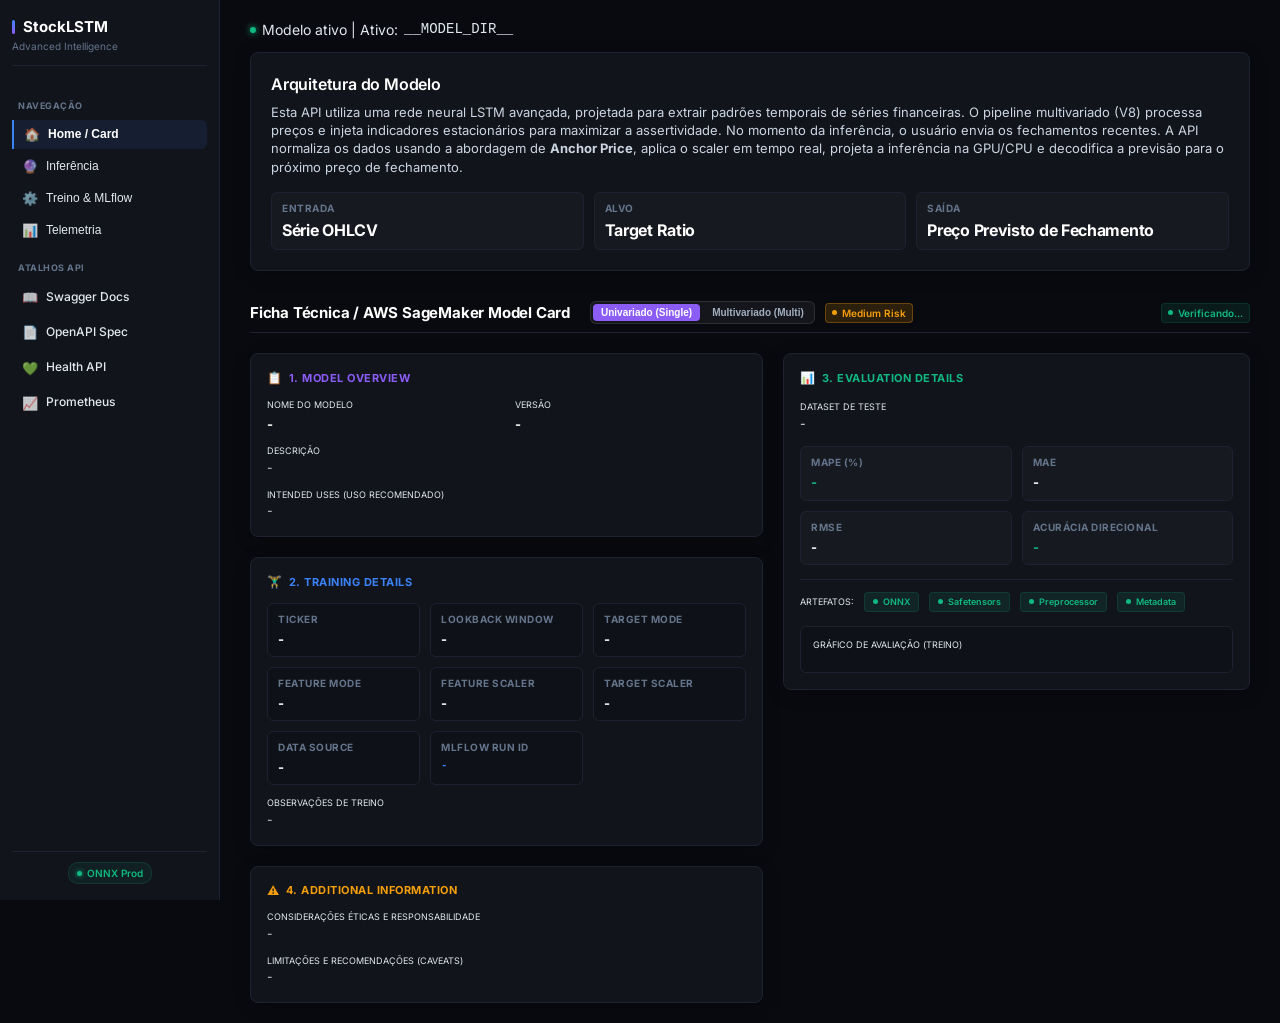
==== src/dashboard.html @ ad6dfbed "ajustes no frontend ajustes na tela de telemetrica. Agora ela captura em memória dados do endpoint /" ====
<!doctype html>
<html lang="pt-BR">

<head>
  <meta charset="utf-8" />
  <meta name="viewport" content="width=device-width, initial-scale=1" />
  <title>StockLSTM Premium Dashboard</title>
  <script src="https://cdn.jsdelivr.net/npm/chart.js"></script>
  <link rel="preconnect" href="https://fonts.googleapis.com">
  <link rel="preconnect" href="https://fonts.gstatic.com" crossorigin>
  <link href="https://fonts.googleapis.com/css2?family=Inter:wght@300;400;500;600;700&display=swap" rel="stylesheet">
  <style>
    :root {
      --bg: #090a0f;
      --panel-bg: #12141c;
      --panel-border: #1e2230;
      --text: #e2e8f0;
      --muted: #64748b;
      --primary: #3b82f6;
      --primary-hover: #2563eb;
      --success: #10b981;
      --danger: #ef4444;
      --accent: #8b5cf6;
      --font-mono: "Fira Code", ui-monospace, SFMono-Regular, Menlo, Monaco, Consolas, monospace;
    }

    * {
      box-sizing: border-box;
      margin: 0;
      padding: 0;
    }

    body {
      font-family: 'Inter', -apple-system, BlinkMacSystemFont, "Segoe UI", Roboto, sans-serif;
      background-color: var(--bg);
      color: var(--text);
      line-height: 1.4;
      font-size: 14px;
      min-height: 100vh;
      -webkit-font-smoothing: antialiased;
      overflow-x: hidden;
    }

    .app-container {
      display: flex;
      min-height: 100vh;
    }

    .sidebar {
      width: 220px;
      background: var(--panel-bg);
      border-right: 1px solid var(--panel-border);
      display: flex;
      flex-direction: column;
      padding: 16px 12px;
      position: fixed;
      height: 100vh;
      top: 0;
      left: 0;
      z-index: 100;
    }

    .brand {
      margin-bottom: 20px;
      padding-bottom: 12px;
      border-bottom: 1px solid var(--panel-border);
    }

    .brand h1 {
      font-size: 15px;
      font-weight: 700;
      color: #ffffff;
      display: flex;
      align-items: center;
      gap: 8px;
    }

    .brand h1::before {
      content: '';
      display: inline-block;
      width: 3px;
      height: 14px;
      background: linear-gradient(180deg, var(--primary), var(--accent));
      border-radius: 2px;
    }

    .brand .muted {
      font-size: 10px;
      color: var(--muted);
      margin-top: 2px;
    }

    .sidebar-nav {
      display: flex;
      flex-direction: column;
      gap: 3px;
      flex-grow: 1;
      overflow-y: auto;
    }

    .nav-section {
      font-size: 9px;
      font-weight: 700;
      color: var(--muted);
      letter-spacing: 0.5px;
      margin: 14px 0 4px 6px;
      text-transform: uppercase;
    }

    .nav-item {
      display: flex;
      align-items: center;
      gap: 8px;
      padding: 7px 10px;
      border-radius: 6px;
      color: var(--text);
      text-decoration: none;
      background: transparent;
      border: none;
      width: 100%;
      text-align: left;
      font-size: 12px;
      font-weight: 500;
      cursor: pointer;
      transition: all 0.15s ease;
    }

    .nav-item:hover {
      background: rgba(255, 255, 255, 0.03);
      color: #ffffff;
    }

    .nav-item.active {
      background: rgba(59, 130, 246, 0.1);
      color: #ffffff;
      font-weight: 600;
      border-left: 2px solid var(--primary);
      border-top-left-radius: 0;
      border-bottom-left-radius: 0;
    }

    .nav-item .icon {
      font-size: 13px;
      opacity: 0.8;
    }

    .sidebar-footer {
      padding-top: 10px;
      border-top: 1px solid var(--panel-border);
      display: flex;
      justify-content: center;
    }

    .sys-badge {
      font-size: 10px;
      font-weight: 600;
      color: var(--success);
      background: rgba(16, 185, 129, 0.08);
      border: 1px solid rgba(16, 185, 129, 0.15);
      padding: 3px 8px;
      border-radius: 10px;
      display: inline-flex;
      align-items: center;
      gap: 5px;
    }

    .main-content {
      flex-grow: 1;
      margin-left: 220px;
      padding: 20px 30px;
      max-width: 1600px;
      min-width: 0;
      /* prevent layout break */
    }

    h2 {
      font-size: 15px;
      font-weight: 600;
      color: #ffffff;
      letter-spacing: -0.2px;
      margin-bottom: 10px;
    }

    p {
      color: var(--muted);
      margin-bottom: 10px;
      font-size: 13px;
      line-height: 1.4;
    }

    .grid {
      display: grid;
      grid-template-columns: 1fr 1fr;
      gap: 20px;
    }

    .home-grid {
      display: grid;
      grid-template-columns: 1.1fr 1fr;
      gap: 20px;
    }

    .panel {
      background: var(--panel-bg);
      border: 1px solid var(--panel-border);
      border-radius: 8px;
      padding: 20px;
      box-shadow: 0 4px 20px -5px rgba(0, 0, 0, 0.4);
    }

    .cards {
      display: grid;
      grid-template-columns: repeat(3, 1fr);
      gap: 16px;
      margin-top: 16px;
    }

    .card {
      background: rgba(255, 255, 255, 0.02);
      border: 1px solid var(--panel-border);
      padding: 12px 16px;
      border-radius: 6px;
      display: flex;
      flex-direction: column;
      position: relative;
      overflow: hidden;
      transition: all 0.2s ease;
    }

    .card:hover {
      transform: translateY(-1px);
      border-color: rgba(59, 130, 246, 0.25);
      box-shadow: 0 4px 12px -4px rgba(59, 130, 246, 0.15);
    }

    .card span {
      font-size: 10px;
      color: var(--muted);
      margin-bottom: 4px;
      text-transform: uppercase;
      letter-spacing: 0.5px;
      font-weight: 700;
    }

    .card strong {
      font-size: 16px;
      color: #ffffff;
      font-weight: 700;
      letter-spacing: -0.3px;
    }

    textarea,
    input,
    select {
      width: 100%;
      background: rgba(0, 0, 0, 0.3);
      border: 1px solid var(--panel-border);
      color: var(--text);
      padding: 10px 12px;
      border-radius: 6px;
      font-family: var(--font-mono);
      font-size: 13px;
      resize: vertical;
      transition: all 0.2s ease;
    }

    textarea {
      height: 160px;
    }

    input:focus,
    select:focus,
    textarea:focus {
      outline: none;
      border-color: var(--primary);
      box-shadow: 0 0 0 3px rgba(59, 130, 246, 0.15);
      background: rgba(0, 0, 0, 0.4);
    }

    button.primary {
      background: linear-gradient(180deg, var(--primary) 0%, var(--primary-hover) 100%);
      color: white;
      border: none;
      padding: 12px 24px;
      border-radius: 6px;
      font-weight: 600;
      font-size: 13px;
      cursor: pointer;
      box-shadow: 0 3px 8px rgba(59, 130, 246, 0.15);
      transition: all 0.2s ease;
    }

    button.primary:hover {
      transform: translateY(-1px);
      box-shadow: 0 4px 12px rgba(59, 130, 246, 0.25);
    }

    button.primary:disabled {
      opacity: 0.5;
      cursor: not-allowed;
      transform: none;
      box-shadow: none;
    }

    .error {
      margin-top: 12px;
      padding: 10px;
      background: rgba(239, 68, 68, 0.08);
      border: 1px solid rgba(239, 68, 68, 0.15);
      color: var(--danger);
      font-family: var(--font-mono);
      font-size: 12px;
      border-radius: 6px;
    }

    pre {
      background: rgba(0, 0, 0, 0.3);
      padding: 12px;
      border-radius: 6px;
      border: 1px solid var(--panel-border);
      overflow-x: auto;
      font-family: var(--font-mono);
      font-size: 11px;
      color: #94a3b8;
      line-height: 1.5;
    }

    .hidden {
      display: none !important;
    }

    table {
      width: 100%;
      border-collapse: separate;
      border-spacing: 0;
      margin-top: 12px;
      font-size: 12px;
    }

    th {
      text-align: left;
      padding: 8px 12px;
      color: var(--muted);
      border-bottom: 2px solid var(--panel-border);
      font-weight: 600;
      text-transform: uppercase;
      font-size: 10px;
      letter-spacing: 0.5px;
    }

    td {
      padding: 8px 12px;
      border-bottom: 1px solid var(--panel-border);
      color: var(--text);
      transition: background-color 0.2s ease;
    }

    tr:hover td {
      background: rgba(255, 255, 255, 0.01);
    }

    .status-badge {
      padding: 3px 8px;
      border-radius: 4px;
      font-size: 10px;
      font-weight: 600;
      background: rgba(16, 185, 129, 0.1);
      color: var(--success);
      border: 1px solid rgba(16, 185, 129, 0.15);
      display: inline-flex;
      align-items: center;
      gap: 5px;
    }

    .status-badge::before {
      content: '';
      display: inline-block;
      width: 5px;
      height: 5px;
      border-radius: 50%;
      background: currentColor;
    }

    .status-failed {
      background: rgba(239, 68, 68, 0.1);
      color: var(--danger);
      border: 1px solid rgba(239, 68, 68, 0.15);
    }

    .update-btn {
      background: rgba(255, 255, 255, 0.02);
      border: 1px solid var(--panel-border);
      color: var(--text);
      padding: 4px 8px;
      border-radius: 4px;
      cursor: pointer;
      font-size: 11px;
      font-weight: 600;
      transition: all 0.2s ease;
    }

    .update-btn:hover {
      background: rgba(255, 255, 255, 0.04);
      border-color: var(--primary);
    }

    .tooltip-icon {
      display: inline-flex;
      align-items: center;
      justify-content: center;
      width: 14px;
      height: 14px;
      border-radius: 50%;
      background: rgba(255, 255, 255, 0.05);
      border: 1px solid rgba(255, 255, 255, 0.1);
      color: var(--muted);
      font-size: 9px;
      margin-left: 4px;
      cursor: help;
      position: relative;
      font-weight: 700;
    }

    .tooltip-icon::after {
      content: attr(data-tooltip);
      position: absolute;
      bottom: 100%;
      left: 50%;
      transform: translateX(-50%) translateY(-8px);
      width: max-content;
      max-width: 250px;
      background: #1e2230;
      color: #ffffff;
      padding: 8px 12px;
      border-radius: 6px;
      font-size: 11px;
      font-weight: 400;
      line-height: 1.4;
      white-space: pre-wrap;
      opacity: 0;
      visibility: hidden;
      transition: all 0.2s cubic-bezier(0.4, 0, 0.2, 1);
      border: 1px solid rgba(255, 255, 255, 0.1);
      box-shadow: 0 8px 20px -5px rgba(0, 0, 0, 0.6);
      z-index: 10;
      pointer-events: none;
    }

    .tooltip-icon:hover::after {
      opacity: 1;
      visibility: visible;
      transform: translateX(-50%) translateY(-4px);
    }

    @media (max-width: 900px) {
      .app-container {
        flex-direction: column;
      }

      .sidebar {
        width: 100%;
        height: auto;
        position: static;
      }

      .main-content {
        margin-left: 0;
        padding: 16px;
      }

      .grid,
      .home-grid {
        grid-template-columns: 1fr;
      }

      .cards {
        grid-template-columns: 1fr;
      }
    }

    .form-group {
      display: flex;
      justify-content: space-between;
      align-items: center;
      background: rgba(255, 255, 255, 0.02);
      padding: 8px 12px;
      border-radius: 6px;
      border: 1px solid var(--panel-border);
      transition: all 0.2s ease;
    }

    .form-group:hover {
      border-color: rgba(255, 255, 255, 0.1);
      background: rgba(255, 255, 255, 0.04);
    }

    .form-group label {
      margin-bottom: 0 !important;
      font-size: 12px;
      font-weight: 500;
      color: var(--muted);
      display: flex;
      align-items: center;
      gap: 6px;
    }

    .form-group input,
    .form-group select {
      width: 160px !important;
      margin: 0 !important;
      padding: 6px 10px !important;
      font-size: 12px !important;
      background: rgba(0, 0, 0, 0.4);
    }

    .pipeline-flow {
      display: flex;
      align-items: center;
      justify-content: space-between;
      gap: 8px;
      margin-bottom: 24px;
      padding: 16px;
      background: rgba(0, 0, 0, 0.2);
      border-radius: 8px;
      border: 1px solid var(--panel-border);
    }

    .pipeline-node {
      flex: 1;
      text-align: center;
      padding: 10px 4px;
      background: rgba(0, 0, 0, 0.3);
      border: 1px solid var(--panel-border);
      border-radius: 6px;
      font-size: 11px;
      font-weight: 600;
      color: var(--muted);
      transition: all 0.3s ease;
    }

    .pipeline-node.active {
      background: rgba(59, 130, 246, 0.1);
      border-color: var(--primary);
      color: #fff;
      box-shadow: 0 0 12px rgba(59, 130, 246, 0.15);
    }

    .pipeline-node.done {
      background: rgba(16, 185, 129, 0.1);
      border-color: var(--success);
      color: var(--success);
    }

    .pipeline-node.error {
      background: rgba(239, 68, 68, 0.1);
      border-color: var(--danger);
      color: var(--danger);
    }

    .pipeline-arrow {
      color: var(--panel-border);
      font-size: 14px;
      font-weight: bold;
    }
  </style>
</head>

<body>
  <div class="app-container">
    <aside class="sidebar">
      <div class="brand">
        <h1>StockLSTM</h1>
        <div class="muted">Advanced Intelligence</div>
      </div>

      <nav class="sidebar-nav">
        <div class="nav-section">Navegação</div>
        <button id="tab-home" class="nav-item active" onclick="showTab('home')">
          <span class="icon">🏠</span> Home / Card
        </button>
        <button id="tab-inference" class="nav-item" onclick="showTab('inference')">
          <span class="icon">🔮</span> Inferência
        </button>
        <button id="tab-train" class="nav-item" onclick="showTab('train')">
          <span class="icon">⚙️</span> Treino & MLflow
        </button>
        <button id="tab-telemetry" class="nav-item" onclick="showTab('telemetry')">
          <span class="icon">📊</span> Telemetria
        </button>

        <div class="nav-section">Atalhos API</div>
        <a href="/docs" target="_blank" class="nav-item">
          <span class="icon">📖</span> Swagger Docs
        </a>
        <a href="/openapi.json" target="_blank" class="nav-item">
          <span class="icon">📄</span> OpenAPI Spec
        </a>
        <a href="/health" target="_blank" class="nav-item">
          <span class="icon">💚</span> Health API
        </a>
        <a href="/metrics" target="_blank" class="nav-item">
          <span class="icon">📈</span> Prometheus
        </a>
      </nav>

      <div class="sidebar-footer">
        <div class="sys-badge">
          <span
            style="display: inline-block; width: 5px; height: 5px; border-radius: 50%; background: var(--success); box-shadow: 0 0 5px var(--success);"></span>
          ONNX Prod
        </div>
      </div>
    </aside>

    <main class="main-content">
      <div class="muted" style="margin-bottom: 12px; display: flex; align-items: center; gap: 6px;">
        <span
          style="display: inline-block; width: 6px; height: 6px; border-radius: 50%; background: var(--success); box-shadow: 0 0 6px var(--success);"></span>
        Modelo ativo | Ativo: <code>__MODEL_DIR__</code>
      </div>

      <section id="home" style="display: flex; flex-direction: column; gap: 20px;">
        <!-- Banner Superior: Arquitetura do Modelo -->
        <div class="panel">
          <h2 style="margin-top: 0; margin-bottom: 8px; font-size: 16px;">Arquitetura do Modelo</h2>
          <p style="margin: 0 0 12px 0; line-height: 1.4; color: #cbd5e1; font-size: 13px;">
            Esta API utiliza uma rede neural LSTM avançada, projetada para extrair padrões temporais de séries
            financeiras. O pipeline multivariado (V8) processa preços e injeta indicadores estacionários para maximizar
            a assertividade.
            No momento da inferência, o usuário envia os fechamentos recentes. A API normaliza os dados usando a
            abordagem de <strong>Anchor Price</strong>, aplica o scaler em tempo real, projeta a inferência na GPU/CPU e
            decodifica a previsão para o próximo preço de fechamento.
          </p>
          <div class="cards" style="display: grid; grid-template-columns: repeat(3, 1fr); gap: 10px;">
            <div class="card" style="padding: 8px 10px;"><span>Entrada</span><strong>Série OHLCV</strong></div>
            <div class="card" style="padding: 8px 10px;"><span>Alvo</span><strong>Target Ratio</strong></div>
            <div class="card" style="padding: 8px 10px;"><span>Saída</span><strong>Preço Previsto de Fechamento</strong>
            </div>
          </div>
        </div>

        <!-- Título de Seção do Model Card -->
        <div
          style="display: flex; justify-content: space-between; align-items: center; border-bottom: 1px solid var(--panel-border); padding-bottom: 8px; margin-top: 10px;">
          <div style="display: flex; align-items: center; gap: 10px;">
            <h2 style="margin: 0; font-size: 15px; font-weight: 700; color: #fff;">Ficha Técnica / AWS SageMaker Model
              Card</h2>
            <div class="toggle-group"
              style="display: inline-flex; background: rgba(255,255,255,0.05); padding: 2px; border-radius: 6px; border: 1px solid rgba(255,255,255,0.1); margin-left: 10px; gap: 4px;">
              <button id="btn-mc-single" onclick="changeModelCardView('single')"
                style="background: var(--accent); color: #fff; border: none; padding: 3px 8px; border-radius: 4px; font-size: 10px; font-weight: 600; cursor: pointer; transition: 0.2s;">Univariado
                (Single)</button>
              <button id="btn-mc-multi" onclick="changeModelCardView('multi')"
                style="background: transparent; color: #a0aec0; border: none; padding: 3px 8px; border-radius: 4px; font-size: 10px; font-weight: 600; cursor: pointer; transition: 0.2s;">Multivariado
                (Multi)</button>
            </div>
            <span id="mc-risk-rating" class="status-badge"
              style="background: rgba(245, 158, 11, 0.15); color: #f59e0b; border: 1px solid rgba(245, 158, 11, 0.3); font-size: 10px; font-weight: 600; padding: 2px 6px; border-radius: 4px;">Medium
              Risk</span>
          </div>
          <span class="status-badge" id="mc-status"
            style="font-size: 10px; font-weight: 600; padding: 2px 6px; border-radius: 4px;">Verificando...</span>
        </div>

        <!-- Conteúdo do Model Card em 2 Colunas Equilibradas -->
        <div style="display: grid; grid-template-columns: 1.1fr 1fr; gap: 20px; align-items: start;">

          <!-- Coluna Esquerda: Overview, Training e Additional Info -->
          <div style="display: flex; flex-direction: column; gap: 20px;">

            <!-- Seção 1: Model Overview -->
            <div class="panel" style="display: flex; flex-direction: column; gap: 12px; padding: 16px;">
              <h3
                style="font-size: 11px; color: var(--accent); text-transform: uppercase; font-weight: 700; letter-spacing: 0.5px; margin: 0; display: flex; align-items: center; gap: 6px;">
                <span style="font-size: 12px;">📋</span> 1. Model Overview
              </h3>
              <div style="display: grid; grid-template-columns: 1fr 1fr; gap: 16px;">
                <div>
                  <span class="muted"
                    style="font-size: 9px; text-transform: uppercase; display: block; margin-bottom: 2px;">Nome do
                    Modelo</span>
                  <strong id="mc-name" style="font-size: 13px; color: #fff;">-</strong>
                </div>
                <div>
                  <span class="muted"
                    style="font-size: 9px; text-transform: uppercase; display: block; margin-bottom: 2px;">Versão</span>
                  <strong id="mc-version" style="font-size: 13px; color: #fff;">-</strong>
                </div>
              </div>
              <div>
                <span class="muted"
                  style="font-size: 9px; text-transform: uppercase; display: block; margin-bottom: 2px;">Descrição</span>
                <p id="mc-description" style="font-size: 12px; line-height: 1.4; margin: 0; color: #cbd5e1;">-</p>
              </div>
              <div>
                <span class="muted"
                  style="font-size: 9px; text-transform: uppercase; display: block; margin-bottom: 2px;">Intended Uses
                  (Uso Recomendado)</span>
                <p id="mc-intended-uses"
                  style="font-size: 12px; line-height: 1.4; margin: 0; color: #cbd5e1; font-style: italic;">-</p>
              </div>
            </div>

            <!-- Seção 2: Training Details -->
            <div class="panel" style="display: flex; flex-direction: column; gap: 12px; padding: 16px;">
              <h3
                style="font-size: 11px; color: var(--primary); text-transform: uppercase; font-weight: 700; letter-spacing: 0.5px; margin: 0; display: flex; align-items: center; gap: 6px;">
                <span style="font-size: 12px;">🏋️‍♂️</span> 2. Training Details
              </h3>
              <div style="display: grid; grid-template-columns: repeat(3, 1fr); gap: 10px;">
                <div class="card" style="background: rgba(0,0,0,0.15); padding: 8px 10px;">
                  <span>Ticker</span>
                  <strong id="mc-symbol" style="font-size: 13px;">-</strong>
                </div>
                <div class="card" style="background: rgba(0,0,0,0.15); padding: 8px 10px;">
                  <span>Lookback Window</span>
                  <strong id="mc-window" style="font-size: 13px;">-</strong>
                </div>
                <div class="card" style="background: rgba(0,0,0,0.15); padding: 8px 10px;">
                  <span>Target Mode</span>
                  <strong id="mc-target" style="font-size: 13px;">-</strong>
                </div>
                <div class="card" style="background: rgba(0,0,0,0.15); padding: 8px 10px;">
                  <span>Feature Mode</span>
                  <strong id="mc-feature-mode" style="font-size: 13px;">-</strong>
                </div>
                <div class="card" style="background: rgba(0,0,0,0.15); padding: 8px 10px;">
                  <span>Feature Scaler</span>
                  <strong id="mc-feature-scaler" style="font-size: 13px;">-</strong>
                </div>
                <div class="card" style="background: rgba(0,0,0,0.15); padding: 8px 10px;">
                  <span>Target Scaler</span>
                  <strong id="mc-target-scaler" style="font-size: 13px;">-</strong>
                </div>
                <div class="card" style="background: rgba(0,0,0,0.15); padding: 8px 10px;">
                  <span>Data Source</span>
                  <strong id="mc-data-source" style="font-size: 13px;">-</strong>
                </div>
                <div class="card" style="background: rgba(0,0,0,0.15); padding: 8px 10px;">
                  <span>MLflow Run ID</span>
                  <strong id="mc-run-id"
                    style="font-size: 11px; font-family: var(--font-mono); color: var(--primary); word-break: break-all;">-</strong>
                </div>
              </div>
              <div>
                <span class="muted"
                  style="font-size: 9px; text-transform: uppercase; display: block; margin-bottom: 2px;">Observações de
                  Treino</span>
                <p id="mc-observations" style="font-size: 12px; line-height: 1.4; margin: 0; color: #cbd5e1;">-</p>
              </div>
            </div>

            <!-- Seção 4: Additional Information -->
            <div class="panel" style="display: flex; flex-direction: column; gap: 12px; padding: 16px;">
              <h3
                style="font-size: 11px; color: #f59e0b; text-transform: uppercase; font-weight: 700; letter-spacing: 0.5px; margin: 0; display: flex; align-items: center; gap: 6px;">
                <span style="font-size: 12px;">⚠️</span> 4. Additional Information
              </h3>
              <div>
                <span class="muted"
                  style="font-size: 9px; text-transform: uppercase; display: block; margin-bottom: 2px;">Considerações
                  Éticas e Responsabilidade</span>
                <p id="mc-ethical" style="font-size: 12px; line-height: 1.4; margin: 0; color: #cbd5e1;">-</p>
              </div>
              <div>
                <span class="muted"
                  style="font-size: 9px; text-transform: uppercase; display: block; margin-bottom: 2px;">Limitações e
                  Recomendações (Caveats)</span>
                <p id="mc-caveats" style="font-size: 12px; line-height: 1.4; margin: 0; color: #cbd5e1;">-</p>
              </div>
            </div>

          </div>

          <!-- Coluna Direita: Evaluation Details (Metrics, Artifacts e Gráfico) -->
          <div style="display: flex; flex-direction: column; gap: 20px;">

            <div class="panel" style="display: flex; flex-direction: column; gap: 14px; padding: 16px;">
              <h3
                style="font-size: 11px; color: var(--success); text-transform: uppercase; font-weight: 700; letter-spacing: 0.5px; margin: 0; display: flex; align-items: center; gap: 6px;">
                <span style="font-size: 12px;">📊</span> 3. Evaluation Details
              </h3>

              <div>
                <span class="muted"
                  style="font-size: 9px; text-transform: uppercase; display: block; margin-bottom: 2px;">Dataset de
                  Teste</span>
                <p id="mc-eval-dataset" style="font-size: 12px; margin: 0; color: #cbd5e1; font-weight: 500;">-</p>
              </div>

              <div style="display: grid; grid-template-columns: repeat(2, 1fr); gap: 10px;">
                <div class="card" style="padding: 8px 10px;"><span>MAPE (%)</span><strong id="mc-mape"
                    style="color: var(--success); font-size: 13px;">-</strong></div>
                <div class="card" style="padding: 8px 10px;"><span>MAE</span><strong id="mc-mae"
                    style="font-size: 13px;">-</strong></div>
                <div class="card" style="padding: 8px 10px;"><span>RMSE</span><strong id="mc-rmse"
                    style="font-size: 13px;">-</strong></div>
                <div class="card" style="padding: 8px 10px;"><span>Acurácia Direcional</span><strong id="mc-dir"
                    style="color: var(--success); font-size: 13px;">-</strong></div>
              </div>

              <div
                style="display: flex; gap: 10px; align-items: center; flex-wrap: wrap; border-top: 1px solid var(--panel-border); padding-top: 12px;">
                <span class="muted" style="font-size: 9px; text-transform: uppercase;">Artefatos:</span>
                <span id="mc-art-onnx" class="status-badge" style="font-size: 9px;">ONNX</span>
                <span id="mc-art-safetensors" class="status-badge" style="font-size: 9px;">Safetensors</span>
                <span id="mc-art-preproc" class="status-badge" style="font-size: 9px;">Preprocessor</span>
                <span id="mc-art-meta" class="status-badge" style="font-size: 9px;">Metadata</span>
              </div>

              <div
                style="background: rgba(0,0,0,0.15); border-radius: 6px; border: 1px solid var(--panel-border); padding: 12px; text-align: center; position: relative;">
                <div style="display: flex; justify-content: space-between; align-items: center; margin-bottom: 8px;">
                  <span class="muted" style="font-size: 9px; text-transform: uppercase;">Gráfico de Avaliação
                    (Treino)</span>
                  <button id="btn-zoom-image" onclick="openImageModal()"
                    style="background: rgba(255,255,255,0.05); color: #fff; border: 1px solid rgba(255,255,255,0.1); padding: 2px 6px; border-radius: 4px; font-size: 9px; cursor: pointer; display: none; transition: 0.2s;"
                    onmouseover="this.style.background='rgba(255,255,255,0.1)'"
                    onmouseout="this.style.background='rgba(255,255,255,0.05)'">🔍 Ampliar</button>
                </div>
                <img id="mc-image" onclick="openImageModal()" src="" alt="Performance do Modelo"
                  style="max-width: 100%; height: auto; border-radius: 4px; display: none; margin: 0 auto; cursor: pointer; transition: transform 0.2s;"
                  onmouseover="this.style.transform='scale(1.01)'" onmouseout="this.style.transform='scale(1.0)'" />
              </div>
            </div>

          </div>

        </div>
      </section>

      <section id="inference" class="grid hidden">
        <div class="panel">
          <div style="display: flex; justify-content: space-between; align-items: center; margin-bottom: 12px;">
            <h2 style="margin: 0; font-size: 16px;">Payload de Inferência</h2>
            <div class="toggle-group" style="display: inline-flex; background: rgba(255,255,255,0.05); padding: 2px; border-radius: 6px; border: 1px solid rgba(255,255,255,0.1); gap: 4px;">
              <button id="btn-inf-single" onclick="changeInferenceModel('single')" style="background: var(--accent); color: #fff; border: none; padding: 3px 8px; border-radius: 4px; font-size: 10px; font-weight: 600; cursor: pointer; transition: 0.2s;">Univariado (Single)</button>
              <button id="btn-inf-multi" onclick="changeInferenceModel('multi')" style="background: transparent; color: #a0aec0; border: none; padding: 3px 8px; border-radius: 4px; font-size: 10px; font-weight: 600; cursor: pointer; transition: 0.2s;">Multivariado (Multi)</button>
            </div>
          </div>
          
          <div id="inference-model-info" style="background: rgba(59, 130, 246, 0.08); border-left: 3px solid var(--accent); padding: 8px 12px; border-radius: 6px; margin-bottom: 12px; font-size: 11px; line-height: 1.4; color: #cbd5e1;">
            <strong style="color: var(--accent-hover); display: block; margin-bottom: 2px;">🏆 Melhor Modelo Univariado (Single)</strong>
            <span>Esta opção executa inferência usando o melhor modelo univariado promovido pelo MLflow (armazenado em <code>models/lstm_petr4</code>). Requer apenas o histórico de fechamentos recentes.</span>
          </div>

          <textarea id="payload" spellcheck="false"
            style="height: 140px; font-size: 11px; font-family: var(--font-mono); margin-bottom: 10px;">__SAMPLE_PAYLOAD__</textarea>
          <div style="margin-top: 10px;">
            <button class="primary" style="width: 100%;" onclick="runPrediction()">Executar Inferência</button>
          </div>
          <div id="error" class="error hidden"></div>
        </div>
        <div class="panel">
          <h2>Resultados da Projeção</h2>
          <div class="cards" style="grid-template-columns: repeat(3, 1fr); gap: 8px; margin-bottom: 12px;">
            <div class="card" style="padding: 6px 10px;"><span>Último Fechamento</span><strong id="lastClose"
                style="color: #cbd5e1; font-size: 13px;">-</strong></div>
            <div class="card" style="padding: 6px 10px;"><span>Previsão LSTM</span><strong id="predictedClose"
                style="color: var(--accent-hover); font-size: 13px;">-</strong></div>
            <div class="card" style="padding: 6px 10px;"><span>Direção Prevista</span><strong id="direction"
                style="font-size: 13px;">-</strong></div>
            <div class="card" style="padding: 6px 10px;"><span>Retorno Prox. Dia</span><strong id="returnPct"
                style="font-size: 13px;">-</strong></div>
            <div class="card" style="padding: 6px 10px;"><span>Variação Absoluta</span><strong id="diffAbs"
                style="font-size: 13px;">-</strong></div>
            <div class="card" style="padding: 6px 10px;"><span>Tempo de Resposta</span><strong id="latency"
                style="color: var(--success); font-size: 13px;">-</strong></div>
          </div>
          <div
            style="background: rgba(0,0,0,0.2); border-radius: 8px; padding: 10px; border: 1px solid var(--panel-border);">
            <div style="position: relative; height: 150px; width: 100%;">
              <canvas id="priceChart"></canvas>
            </div>
          </div>
        </div>
      </section>

      <section id="telemetry" class="panel hidden">
        <div style="display: flex; justify-content: space-between; align-items: center; margin-bottom: 20px;">
          <h2 style="margin: 0;">Telemetria do Servidor</h2>
          <button class="update-btn" onclick="loadTelemetry()">Atualizar Dados</button>
        </div>
        <p class="muted" style="margin-bottom: 8px;">Métricas em tempo real mantidas em memória para fins de
          demonstração (Vercel). Acompanhe latência da API e utilização de recursos.</p>
        <p class="muted" style="font-size: 11px; margin-bottom: 24px; color: var(--muted); font-style: italic;">Nota: O
          valor de CPU representa uma amostra aproximada do momento da requisição e pode variar conforme o ambiente
          serverless. Histórico é reiniciado a cada cold start.</p>

        <div class="cards" style="grid-template-columns: repeat(5, 1fr);">
          <div class="card"><span>Total Requisições</span><strong id="tel-reqs">-</strong></div>
          <div class="card"><span>Taxa de Erro</span><strong id="tel-errs" style="color: var(--danger);">-</strong></div>
          <div class="card"><span>Uptime</span><strong id="tel-uptime">-</strong></div>
          <div class="card"><span>Latência Inferência</span><strong id="tel-lat">-</strong></div>
          <div class="card"><span>Último Treino</span><strong id="tel-train-time">-</strong></div>
        </div>

        <div class="grid">
          <div
            style="background: rgba(0,0,0,0.2); border-radius: 12px; padding: 12px; border: 1px solid var(--panel-border);">
            <h3
              style="font-size: 11px; margin: 0 0 8px 0; color: var(--muted); text-transform: uppercase; font-weight: 700; letter-spacing: 0.5px;">
              Uso de CPU & Memória (MB)</h3>
            <div style="position: relative; height: 180px; width: 100%;">
              <canvas id="resourceChart"></canvas>
            </div>
          </div>
          <div
            style="background: rgba(0,0,0,0.2); border-radius: 12px; padding: 12px; border: 1px solid var(--panel-border);">
            <h3
              style="font-size: 11px; margin: 0 0 8px 0; color: var(--muted); text-transform: uppercase; font-weight: 700; letter-spacing: 0.5px;">
              Latência de Inferência (ms)</h3>
            <div style="position: relative; height: 180px; width: 100%;">
              <canvas id="latencyChart"></canvas>
            </div>
          </div>
        </div>

        <div style="margin-top: 20px; background: rgba(0,0,0,0.2); border-radius: 12px; padding: 16px; border: 1px solid var(--panel-border);">
          <h3 style="font-size: 11px; margin: 0 0 12px 0; color: var(--accent); text-transform: uppercase; font-weight: 700; letter-spacing: 0.5px; display: flex; align-items: center; gap: 8px;">
            📊 Métricas em Tempo Real do Prometheus (lidas de /metrics)
          </h3>
          <div class="grid" style="grid-template-columns: repeat(2, 1fr); gap: 16px; margin-top: 12px;">
            <div style="background: rgba(255,255,255,0.02); border-radius: 8px; padding: 12px; border: 1px solid rgba(255,255,255,0.05);">
              <h4 style="font-size: 10px; color: var(--muted); margin: 0 0 10px 0; text-transform: uppercase; letter-spacing: 0.5px;">Distribuição por Status Code HTTP</h4>
              <div style="display: flex; flex-direction: column; gap: 8px;">
                <div style="display: flex; justify-content: space-between; align-items: center;">
                  <span style="font-size: 12px; color: #10b981; font-weight: 600;">🟢 Sucesso (2xx)</span>
                  <strong id="metrics-2xx" style="font-size: 14px;">0</strong>
                </div>
                <div style="display: flex; justify-content: space-between; align-items: center;">
                  <span style="font-size: 12px; color: #f59e0b; font-weight: 600;">🟡 Erro do Cliente (4xx)</span>
                  <strong id="metrics-4xx" style="font-size: 14px;">0</strong>
                </div>
                <div style="display: flex; justify-content: space-between; align-items: center;">
                  <span style="font-size: 12px; color: #ef4444; font-weight: 600;">🔴 Erro do Servidor (5xx)</span>
                  <strong id="metrics-5xx" style="font-size: 14px;">0</strong>
                </div>
              </div>
            </div>
            <div style="background: rgba(255,255,255,0.02); border-radius: 8px; padding: 12px; border: 1px solid rgba(255,255,255,0.05);">
              <h4 style="font-size: 10px; color: var(--muted); margin: 0 0 10px 0; text-transform: uppercase; letter-spacing: 0.5px;">Requisições por Endpoint</h4>
              <div id="metrics-endpoints-list" style="display: flex; flex-direction: column; gap: 6px; max-height: 100px; overflow-y: auto; font-size: 11px;">
                <div class="muted" style="text-align: center; padding-top: 10px;">Aguardando tráfego...</div>
              </div>
            </div>
          </div>
        </div>
      </section>

      <section id="train" class="grid hidden">
        <div class="panel">
          <h2>Treinamento Remoto</h2>
          <p class="muted">Inicie um pipeline de treinamento completo utilizando a arquitetura atual. O modelo será
            re-treinado e os artefatos serão atualizados automaticamente caso obtenham melhor performance.</p>

          <div id="lineage-badge" class="hidden"
            style="margin-bottom: 12px; display: inline-flex; align-items: center; gap: 8px; background: rgba(59, 130, 246, 0.15); border: 1px solid rgba(59, 130, 246, 0.5); padding: 4px 10px; border-radius: 4px; font-size: 11px; color: #93c5fd;">
            <span>🔗 Derivando do Run: <strong id="lineage-run-id"></strong></span>
            <button onclick="clearLineage()"
              style="background: none; border: none; color: #93c5fd; cursor: pointer; padding: 0; font-weight: bold;"
              title="Remover relacionamento">✕</button>
          </div>
          <input type="hidden" id="train-parent-run-id" value="">

          <div id="train-pipeline" class="pipeline-flow hidden">
            <div class="pipeline-node" id="step-1">1. Coleta dos Dados</div>
            <div class="pipeline-arrow">➔</div>
            <div class="pipeline-node" id="step-2">2. Engenharia de Features</div>
            <div class="pipeline-arrow">➔</div>
            <div class="pipeline-node" id="step-3">3. Treinamento LSTM</div>
            <div class="pipeline-arrow">➔</div>
            <div class="pipeline-node" id="step-4">4. Avaliação + Registro MLflow</div>
          </div>

          <div style="display: grid; grid-template-columns: 1fr 1fr; gap: 16px; margin-bottom: 24px;">
            <div class="form-group">
              <label>Ticker / Symbol <span class="tooltip-icon"
                  data-tooltip="Símbolo da ação no Yahoo Finance. Padrão: PETR4.SA">?</span></label>
              <input id="train-symbol" type="text" value="PETR4.SA">
            </div>
            <div class="form-group">
              <label>Start Date <span class="tooltip-icon" data-tooltip="Data de início do histórico.">?</span></label>
              <input id="train-start" type="date" value="2018-01-01">
            </div>

            <div class="form-group">
              <label>Target Mode <span class="tooltip-icon" data-tooltip="Formato da variável alvo.">?</span></label>
              <select id="train-target">
                <option value="log_returns">log_returns (Recomendado)</option>
                <option value="raw_close">raw_close</option>
              </select>
            </div>
            <div class="form-group">
              <label>Feature Mode <span class="tooltip-icon"
                  data-tooltip="Variáveis preditivas da rede. Modos multivariados (diferentes de 'single') são experimentais e não serão promovidos automaticamente para produção.">?</span></label>
              <select id="train-feature" onchange="onFeatureModeChange()">
                <option value="single">single (Univariado - Produção)</option>
                <option value="ohlcv">ohlcv (Multivariado - Experimental)</option>
                <option value="ohlcv_returns">ohlcv_returns (Multivariado - Experimental)</option>
                <option value="technical_features">technical_features (Multivariado - Experimental)</option>
                <option value="custom">custom (Seleção Customizada - Experimental)</option>
              </select>
            </div>

            <div class="form-group"
              style="grid-column: span 2; display: flex; align-items: center; gap: 12px; justify-content: flex-start;">
              <input id="use-calc-features" type="checkbox"
                style="width: 18px !important; height: 18px; margin: 0 !important; cursor: pointer;"
                onchange="toggleCalcFeaturesSection()">
              <label for="use-calc-features"
                style="cursor: pointer; font-size: 13px; font-weight: 600; color: #ffffff; margin-bottom: 0;">Usar
                features calculadas</label>
            </div>

            <div id="calc-features-panel" class="panel hidden"
              style="grid-column: span 2; background: rgba(0,0,0,0.15); border: 1px solid var(--panel-border); padding: 16px; display: flex; flex-direction: column; gap: 16px; border-radius: 8px; margin-top: -8px; margin-bottom: 16px;">
              <h3
                style="font-size: 13px; color: var(--primary); margin: 0; display: flex; align-items: center; gap: 6px;">
                ⚙️ Configurar Features Calculadas
              </h3>

              <div class="form-group"
                style="background: none; border: none; padding: 0; display: flex; justify-content: space-between; align-items: center;">
                <label style="color: var(--text); font-weight: 500;">Preset de Features</label>
                <select id="feature-preset-select" onchange="applyPreset()" style="width: 240px !important;">
                  <option value="technical_complete">Técnico completo</option>
                  <option value="returns_basic">Retornos básicos</option>
                  <option value="returns_trend">Retornos + tendência</option>
                  <option value="returns_volatility">Retornos + volatilidade</option>
                  <option value="custom">Customizado</option>
                </select>
              </div>

              <div id="warning-multivariate" class="hidden"
                style="padding: 10px; background: rgba(245, 158, 11, 0.08); border: 1px solid rgba(245, 158, 11, 0.15); color: #f59e0b; font-size: 11px; border-radius: 6px; line-height: 1.4;">
                ⚠️ <strong>Aviso de MLOps:</strong> Modelos com features que dependem de High/Low/Volume (ex: ATR,
                Range, Volume) exigem payload multivariado para inferência. A API /predict simplificada aceita apenas
                closes.
              </div>

              <div id="groups-container" style="display: flex; flex-direction: column; gap: 16px;"></div>
            </div>
            <div class="form-group">
              <label>Device <span class="tooltip-icon"
                  data-tooltip="Força a CPU ou GPU. CUDA reduz o tempo drasticamente mas exige hardware NVIDIA compatível e Drivers instalados.">?</span></label>
              <select id="train-device">
                <option value="auto">Auto-detect (CUDA if available)</option>
                <option value="cpu">CPU Only</option>
                <option value="cuda">NVIDIA CUDA</option>
              </select>
            </div>

            <div class="form-group">
              <label>Hidden Size <span class="tooltip-icon"
                  data-tooltip="Capacidade de memória da rede. Valores comuns: 32, 64, 128.">?</span></label>
              <input id="train-hidden" type="number" value="64">
            </div>
            <div class="form-group">
              <label>Num Layers <span class="tooltip-icon"
                  data-tooltip="Número de camadas LSTM. 1 ou 2 é suficiente na maioria dos casos financeiros.">?</span></label>
              <input id="train-layers" type="number" value="1">
            </div>

            <div class="form-group">
              <label>Window Size <span class="tooltip-icon"
                  data-tooltip="Lookback. Quantos dias no passado a rede lê para prever o próximo. Janelas longas captam tendências maiores mas podem incluir ruídos desnecessários.">?</span></label>
              <input id="train-window" type="number" value="60">
            </div>
            <div class="form-group">
              <label>Batch Size <span class="tooltip-icon"
                  data-tooltip="Quantos lotes a rede lê antes de atualizar os pesos. Batches menores = pulos frequentes mas erráticos. Batches maiores = média de erros mais suave e rápida.">?</span></label>
              <input id="train-batch" type="number" value="32">
            </div>

            <div class="form-group">
              <label>Max Epochs <span class="tooltip-icon"
                  data-tooltip="Máximo de ciclos completos de treinamento. Mais ciclos forçam aprendizado, mas correm risco de Overfitting (decorar os dados).">?</span></label>
              <input id="train-epochs" type="number" value="100">
            </div>
            <div class="form-group">
              <label>Patience <span class="tooltip-icon"
                  data-tooltip="A rede pára o treino automaticamente e reverte se não melhorar a métrica de teste por X épocas seguidas, poupando tempo e overfitting.">?</span></label>
              <input id="train-patience" type="number" value="10">
            </div>

            <div class="form-group">
              <label>Learning Rate <span class="tooltip-icon"
                  data-tooltip="Taxa de aprendizado. Valores altos convergem muito rápido mas costumam 'pular' o melhor mínimo do erro. Muito baixos custam muito tempo.">?</span></label>
              <input id="train-lr" type="number" step="0.0001" value="0.001">
            </div>
            <div class="form-group">
              <label>Weight Decay <span class="tooltip-icon"
                  data-tooltip="Penalidade L2. Força os pesos a ficarem pequenos, prevenindo overfitting.">?</span></label>
              <input id="train-wd" type="number" step="0.0001" value="0.0001">
            </div>

            <div class="form-group">
              <label>Dropout <span class="tooltip-icon"
                  data-tooltip="Percentual de neurônios 'desligados' intencionalmente durante o treino. Ajuda a forçar a rede a generalizar e não decorar os dados. (0.2 = 20%)">?</span></label>
              <input id="train-dropout" type="number" step="0.01" value="0.20">
            </div>
            <div class="form-group">
              <label>Grad Clip <span class="tooltip-icon"
                  data-tooltip="Evita que os gradientes explodam e desestabilizem os pesos da rede.">?</span></label>
              <input id="train-clip" type="number" step="0.1" value="1.0">
            </div>
            <div class="form-group">
              <label>Feature Scaler <span class="tooltip-icon"
                  data-tooltip="Tipo do normalizador das features de entrada: StandardScaler, MinMaxScaler ou RobustScaler (recomendado para atenuar outliers em ações).">?</span></label>
              <select id="train-feature-scaler">
                <option value="standard">StandardScaler</option>
                <option value="minmax">MinMaxScaler</option>
                <option value="robust">RobustScaler (Recomendado)</option>
              </select>
            </div>
            <div class="form-group">
              <label>Target Scaler <span class="tooltip-icon"
                  data-tooltip="Tipo do normalizador do alvo (target): StandardScaler, MinMaxScaler ou RobustScaler (recomendado para atenuar outliers em ações).">?</span></label>
              <select id="train-target-scaler">
                <option value="standard">StandardScaler</option>
                <option value="minmax">MinMaxScaler</option>
                <option value="robust">RobustScaler (Recomendado)</option>
              </select>
            </div>
          </div>
          <button class="primary" style="width: 100%" onclick="runTraining()" id="train-btn">Inicializar Pipeline de
            Treinamento</button>



          <div id="train-error" class="error hidden"></div>
          <pre id="train-success" class="hidden"
            style="margin-top: 16px; border-color: rgba(16, 185, 129, 0.3); color: #34d399;"></pre>
        </div>
        <div class="panel">
          <div style="display: flex; justify-content: space-between; align-items: center; margin-bottom: 20px;">
            <h2 style="margin: 0;">Histórico de Treinamentos (MLflow)</h2>
            <button class="update-btn" onclick="loadRuns()">Atualizar Lista</button>
          </div>
          <div
            style="overflow-x: auto; background: rgba(0,0,0,0.2); border-radius: 12px; border: 1px solid var(--panel-border);">
            <table>
              <thead>
                <tr>
                  <th>Run ID</th>
                  <th>Status</th>
                  <th>Target Mode</th>
                  <th>MAPE Teste</th>
                  <th>RMSE Teste</th>
                  <th>MAE Teste</th>
                  <th>Acurácia Dir.</th>
                </tr>
              </thead>
              <tbody id="runs-table-body">
                <tr>
                  <td colspan="6" class="muted" style="text-align: center; padding: 32px;">Buscando métricas no
                    MLflow...</td>
                </tr>
              </tbody>
            </table>
          </div>
        </div>
    </main>
  </div>

  <div id="lineage-modal" class="hidden"
    style="position: fixed; top: 0; left: 0; width: 100%; height: 100%; background: rgba(0,0,0,0.8); z-index: 1000; align-items: center; justify-content: center;">
    <div
      style="background: var(--panel-bg); border: 1px solid var(--panel-border); border-radius: 8px; width: 600px; max-width: 95%; max-height: 90vh; box-shadow: 0 10px 25px rgba(0,0,0,0.5); display: flex; flex-direction: column; overflow: hidden;">
      <div
        style="padding: 16px; border-bottom: 1px solid var(--panel-border); display: flex; justify-content: space-between; align-items: center; background: rgba(255,255,255,0.03); flex-shrink: 0;">
        <h3 style="margin: 0; color: var(--text);">Comparação de Linhagem</h3>
        <button
          onclick="document.getElementById('lineage-modal').classList.add('hidden'); document.getElementById('lineage-modal').style.display = 'none';"
          style="background: none; border: none; color: var(--muted); cursor: pointer; font-size: 16px; padding: 0 8px;">✕</button>
      </div>
      <div style="padding: 20px; overflow-y: auto;" id="lineage-modal-content">
        <!-- Content populated by JS -->
      </div>
    </div>
  </div>

  <script>
    Chart.defaults.color = '#94a3b8';
    Chart.defaults.font.family = "'Inter', sans-serif";

    let chart = null;
    let resourceChart = null;
    let latencyChart = null;
    let currentModelCardType = 'single';
    let currentInferenceModel = 'single';

    const SAMPLE_PAYLOAD_SINGLE = `{
  "symbol": "PETR4.SA",
  "closes": [
    43.0, 43.21, 43.4, 43.5, 43.6, 43.7, 43.85, 43.9,
    44.1, 44.3, 44.5, 44.7, 44.9, 45.1, 45.22
  ]
}`;

    const SAMPLE_PAYLOAD_MULTI = `{
  "symbol": "PETR4.SA",
  "rows": [
    { "date": "2024-01-02", "open": 43.00, "high": 43.50, "low": 42.80, "close": 43.10, "volume": 12000000 },
    { "date": "2024-01-03", "open": 43.10, "high": 43.60, "low": 43.00, "close": 43.30, "volume": 11500000 },
    { "date": "2024-01-04", "open": 43.30, "high": 43.80, "low": 43.20, "close": 43.50, "volume": 13000000 },
    { "date": "2024-01-05", "open": 43.50, "high": 44.00, "low": 43.40, "close": 43.70, "volume": 12500000 },
    { "date": "2024-01-08", "open": 43.70, "high": 44.20, "low": 43.60, "close": 43.90, "volume": 14000000 },
    { "date": "2024-01-09", "open": 43.90, "high": 44.40, "low": 43.80, "close": 44.10, "volume": 11800000 },
    { "date": "2024-01-10", "open": 44.10, "high": 44.60, "low": 44.00, "close": 44.30, "volume": 13500000 },
    { "date": "2024-01-11", "open": 44.30, "high": 44.80, "low": 44.20, "close": 44.50, "volume": 12800000 },
    { "date": "2024-01-12", "open": 44.50, "high": 45.00, "low": 44.40, "close": 44.70, "volume": 15000000 },
    { "date": "2024-01-15", "open": 44.70, "high": 45.20, "low": 44.60, "close": 44.90, "volume": 12200000 },
    { "date": "2024-01-16", "open": 44.90, "high": 45.40, "low": 44.80, "close": 45.10, "volume": 13100000 },
    { "date": "2024-01-17", "open": 45.10, "high": 45.60, "low": 45.00, "close": 45.25, "volume": 14200000 },
    { "date": "2024-01-18", "open": 45.25, "high": 45.80, "low": 45.10, "close": 45.35, "volume": 11900000 },
    { "date": "2024-01-19", "open": 45.35, "high": 46.00, "low": 45.20, "close": 45.50, "volume": 15500000 },
    { "date": "2024-01-22", "open": 45.50, "high": 46.20, "low": 45.40, "close": 45.72, "volume": 13800000 }
  ]
}`;

    function changeInferenceModel(type) {
      currentInferenceModel = type;
      const btnSingle = document.getElementById('btn-inf-single');
      const btnMulti = document.getElementById('btn-inf-multi');
      const infoEl = document.getElementById('inference-model-info');
      const payloadTextarea = document.getElementById('payload');

      if (type === 'single') {
        btnSingle.style.background = 'var(--accent)';
        btnSingle.style.color = '#fff';
        btnMulti.style.background = 'transparent';
        btnMulti.style.color = '#a0aec0';
        
        infoEl.innerHTML = `
          <strong style="color: var(--accent-hover); display: block; margin-bottom: 2px;">🏆 Melhor Modelo Univariado (Single)</strong>
          <span>Esta opção executa inferência usando o melhor modelo univariado promovido pelo MLflow (armazenado em <code>models/lstm_petr4</code>). Requer apenas o histórico de fechamentos recentes.</span>
        `;
        payloadTextarea.value = SAMPLE_PAYLOAD_SINGLE;
      } else {
        btnSingle.style.background = 'transparent';
        btnSingle.style.color = '#a0aec0';
        btnMulti.style.background = 'var(--accent)';
        btnMulti.style.color = '#fff';

        infoEl.innerHTML = `
          <strong style="color: var(--accent-hover); display: block; margin-bottom: 2px;">🏆 Melhor Modelo Multivariado (Multi)</strong>
          <span>Esta opção executa inferência usando o melhor modelo multivariado promovido pelo MLflow (armazenado em <code>models/lstm_petr4_multi</code>). Requer a série histórica de dados OHLCV completos.</span>
        `;
        payloadTextarea.value = SAMPLE_PAYLOAD_MULTI;
      }
    }

    const ENABLE_TRAINING_API = __ENABLE_TRAINING_API__;
    if (!ENABLE_TRAINING_API) {
      document.getElementById('tab-train').style.display = 'none';
    }

    function showTab(name) {
      for (const tab of ['home', 'inference', 'telemetry', 'train']) {
        const el = document.getElementById(tab);
        const btn = document.getElementById('tab-' + tab);
        if (el) el.classList.toggle('hidden', name !== tab);
        if (btn) btn.classList.toggle('active', name === tab);
      }
      if (name === 'home') loadModelCard();
      if (name === 'telemetry') loadTelemetry();
      if (name === 'train') loadRuns();
      localStorage.setItem('activeTab', name);
    }

    function money(value) {
      return Number(value).toLocaleString('pt-BR', { style: 'currency', currency: 'BRL' });
    }

    async function runPrediction() {
      const errEl = document.getElementById('error');
      errEl.textContent = '';
      errEl.classList.add('hidden');

      let payload;
      try {
        payload = JSON.parse(document.getElementById('payload').value);
      } catch (err) {
        errEl.textContent = 'JSON inválido: ' + err.message;
        errEl.classList.remove('hidden');
        return;
      }

      const start = performance.now();
      try {
        const endpoint = currentInferenceModel === 'multi' ? '/predict/ohlcv' : '/predict';
        const response = await fetch(endpoint, {
          method: 'POST',
          headers: { 'Content-Type': 'application/json' },
          body: JSON.stringify(payload)
        });
        const elapsed = performance.now() - start;
        const data = await response.json();

        if (!response.ok) {
          errEl.textContent = data.detail || JSON.stringify(data, null, 2);
          errEl.classList.remove('hidden');
          return;
        }

        document.getElementById('lastClose').textContent = money(data.last_close);
        document.getElementById('predictedClose').textContent = money(data.predicted_close);

        const dirEl = document.getElementById('direction');
        dirEl.textContent = data.predicted_direction.toUpperCase();
        dirEl.style.color = data.predicted_direction === 'alta' ? 'var(--success)' : 'var(--danger)';

        const retPct = Number(data.predicted_return_pct);
        const retEl = document.getElementById('returnPct');
        retEl.textContent = (retPct > 0 ? '+' : '') + retPct.toFixed(3) + '%';
        retEl.style.color = retPct > 0 ? 'var(--success)' : 'var(--danger)';

        document.getElementById('diffAbs').textContent = (data.predicted_change_abs > 0 ? '+' : '') + money(data.predicted_change_abs);
        document.getElementById('latency').textContent = elapsed.toFixed(1) + ' ms';

        let closes = [];
        if (currentInferenceModel === 'multi') {
          closes = (payload.rows || []).map(r => r.close);
        } else {
          closes = payload.closes || [];
        }
        renderChart(closes, data.predicted_close);
        loadTelemetry();
      } catch (e) {
        errEl.textContent = 'Erro de rede: ' + e.message;
        errEl.classList.remove('hidden');
      }
    }

    function renderChart(closes, predicted) {
      const recent = closes.slice(-30).map(Number);
      const labels = recent.map((_, i) => String(i - recent.length + 1)).concat(['Previsão']);
      const closeSeries = recent.concat(null);
      const predictedSeries = new Array(recent.length).fill(null).concat(Number(predicted));
      const ctx = document.getElementById('priceChart');

      if (chart) chart.destroy();

      chart = new Chart(ctx, {
        type: 'line',
        data: {
          labels,
          datasets: [
            {
              label: 'Fechamentos Históricos',
              data: closeSeries,
              borderColor: '#3b82f6',
              backgroundColor: 'rgba(59, 130, 246, 0.1)',
              tension: 0.3,
              borderWidth: 2,
              fill: true
            },
            {
              label: 'Projeção LSTM',
              data: predictedSeries,
              borderColor: '#a78bfa',
              backgroundColor: '#a78bfa',
              pointBackgroundColor: '#a78bfa',
              pointBorderColor: '#fff',
              pointRadius: 6,
              pointHoverRadius: 8,
              borderWidth: 2,
              borderDash: [5, 5]
            }
          ]
        },
        options: {
          responsive: true,
          maintainAspectRatio: false,
          interaction: { mode: 'index', intersect: false },
          plugins: {
            legend: { position: 'top', labels: { usePointStyle: true, boxWidth: 8 } },
            tooltip: { backgroundColor: 'rgba(15, 23, 42, 0.9)', titleFont: { size: 13 }, bodyFont: { size: 14 }, padding: 12, cornerRadius: 8, displayColors: false }
          },
          scales: {
            x: { grid: { color: 'rgba(255, 255, 255, 0.05)', drawBorder: false } },
            y: { grid: { color: 'rgba(255, 255, 255, 0.05)', drawBorder: false }, ticks: { callback: (val) => 'R$ ' + val } }
          }
        }
      });
    }

    async function loadTelemetry() {
      try {
        const response = await fetch('/telemetry');
        const data = await response.json();

        document.getElementById('tel-reqs').textContent = data.api.total_requests;
        const errRate = data.api.total_requests > 0 ? (data.api.total_errors / data.api.total_requests * 100) : 0;
        document.getElementById('tel-errs').textContent = errRate.toFixed(1) + '%';
        document.getElementById('tel-uptime').textContent = data.uptime_seconds + 's';
        document.getElementById('tel-lat').textContent = data.inference.average_time_ms.toFixed(1) + ' ms';

        const trainEl = document.getElementById('tel-train-time');
        if (trainEl) {
          if (!data.training.enabled) {
            trainEl.textContent = 'N/A';
            trainEl.style.color = 'var(--muted)';
          } else if (data.training.last_time_sec === null || data.training.last_time_sec === undefined) {
            trainEl.textContent = 'Aguardando';
            trainEl.style.color = 'var(--muted)';
          } else {
            trainEl.textContent = data.training.last_time_sec + 's';
            trainEl.style.color = '';
          }
        }

        const history = data.history || [];
        const labels = history.map(h => h.timestamp);
        const cpuData = history.map(h => h.cpu_percent);
        const memData = history.map(h => h.memory_mb);
        const latData = history.map(h => h.latency_ms);

        if (resourceChart) resourceChart.destroy();
        resourceChart = new Chart(document.getElementById('resourceChart'), {
          type: 'line',
          data: {
            labels,
            datasets: [
              { label: 'CPU (%)', data: cpuData, borderColor: '#3b82f6', tension: 0.2, pointRadius: 1, borderWidth: 2 },
              { label: 'RAM (MB)', data: memData, borderColor: '#10b981', tension: 0.2, pointRadius: 1, borderWidth: 2 }
            ]
          },
          options: {
            responsive: true,
            maintainAspectRatio: false,
            animation: false,
            interaction: { mode: 'index', intersect: false },
            scales: { x: { grid: { display: false } }, y: { grid: { color: 'rgba(255,255,255,0.05)' } } }
          }
        });

        if (latencyChart) latencyChart.destroy();
        latencyChart = new Chart(document.getElementById('latencyChart'), {
          type: 'line',
          data: {
            labels,
            datasets: [
              { label: 'Latência (ms)', data: latData, borderColor: '#a78bfa', backgroundColor: 'rgba(167, 139, 250, 0.1)', fill: true, tension: 0.2, pointRadius: 1, borderWidth: 2 }
            ]
          },
          options: {
            responsive: true,
            maintainAspectRatio: false,
            animation: false,
            interaction: { mode: 'index', intersect: false },
            scales: { x: { grid: { display: false } }, y: { grid: { color: 'rgba(255,255,255,0.05)' } } }
          }
        });

        // Carrega e processa as métricas do Prometheus
        await loadPrometheusMetrics();
      } catch (e) {
        console.error('Falha ao carregar telemetria:', e);
      }
    }

    async function loadPrometheusMetrics() {
      try {
        const response = await fetch('/metrics');
        if (!response.ok) return;
        const text = await response.text();
        if (!text) return;

        const lines = text.split('\n');
        let status2xx = 0;
        let status4xx = 0;
        let status5xx = 0;
        let endpointCounts = {};
        let endpointSums = {};

        for (let line of lines) {
          if (line.startsWith('#') || !line.trim()) continue;
          
          const matchValue = line.match(/\s+([\d.e+-]+)(?:\s*|$)/);
          if (!matchValue) continue;
          const value = parseFloat(matchValue[1]);

          if (line.includes('requests_total') || line.includes('requests_created') || line.includes('duration_seconds_count')) {
            const statusMatch = line.match(/(?:status|status_code|http_status|code)="(\d+)"/);
            if (statusMatch) {
              const status = parseInt(statusMatch[1]);
              if (status >= 200 && status < 300) status2xx += value;
              else if (status >= 400 && status < 500) status4xx += value;
              else if (status >= 500 && status < 600) status5xx += value;
            }
          }

          const handlerMatch = line.match(/(?:handler|path|endpoint|route)="([^"]+)"/);
          if (handlerMatch) {
            const handler = handlerMatch[1];
            if (handler !== '/metrics' && handler !== '/favicon.ico') {
              if (line.includes('duration_seconds_sum') || line.includes('duration_ms_sum')) {
                endpointSums[handler] = (endpointSums[handler] || 0) + value;
              }
              if (line.includes('duration_seconds_count') || line.includes('requests_total') || line.includes('duration_ms_count')) {
                endpointCounts[handler] = (endpointCounts[handler] || 0) + value;
              }
            }
          }
        }

        document.getElementById('metrics-2xx').textContent = Math.round(status2xx);
        document.getElementById('metrics-4xx').textContent = Math.round(status4xx);
        document.getElementById('metrics-5xx').textContent = Math.round(status5xx);

        const listEl = document.getElementById('metrics-endpoints-list');
        listEl.innerHTML = '';
        const sortedEndpoints = Object.keys(endpointCounts).sort((a, b) => endpointCounts[b] - endpointCounts[a]);
        if (sortedEndpoints.length === 0) {
          listEl.innerHTML = '<div class="muted" style="text-align: center; padding-top: 10px;">Nenhuma requisição registrada.</div>';
        } else {
          for (let handler of sortedEndpoints) {
            const count = endpointCounts[handler];
            const sum = endpointSums[handler] || 0;
            const avgMs = count > 0 ? (sum / count) * 1000 : 0;
            const avgText = avgMs > 0 ? `${avgMs.toFixed(1)} ms` : 'N/A';
            
            const row = document.createElement('div');
            row.style.display = 'flex';
            row.style.justify = 'space-between';
            row.style.alignItems = 'center';
            row.style.borderBottom = '1px solid rgba(255,255,255,0.03)';
            row.style.padding = '4px 0';
            row.innerHTML = `<span style="font-family: monospace; color: #a78bfa;">${handler}</span><span><strong>${Math.round(count)} reqs</strong> <span class="muted" style="font-size:10px; margin-left:8px;">(${avgText})</span></span>`;
            listEl.appendChild(row);
          }
        }
      } catch (e) {
        console.error('Falha ao processar /metrics do Prometheus:', e);
      }
    }

    async function changeModelCardView(type) {
      currentModelCardType = type;

      const btnSingle = document.getElementById('btn-mc-single');
      const btnMulti = document.getElementById('btn-mc-multi');

      if (type === 'single') {
        btnSingle.style.background = 'var(--accent)';
        btnSingle.style.color = '#fff';
        btnMulti.style.background = 'transparent';
        btnMulti.style.color = '#a0aec0';
      } else {
        btnMulti.style.background = 'var(--accent)';
        btnMulti.style.color = '#fff';
        btnSingle.style.background = 'transparent';
        btnSingle.style.color = '#a0aec0';
      }

      await loadModelCard();
    }

    async function loadModelCard() {
      try {
        const res = await fetch(`/model-card?type=${currentModelCardType}`);
        const data = await res.json();

        const overview = data.model_overview || {};
        const training = data.training_details || {};
        const evaluation = data.evaluation_details || {};
        const additional = data.additional_information || {};

        const art = evaluation.artifacts_available || {};
        const isLoaded = art.model_onnx && art.preprocessor_joblib;
        const statusBadge = document.getElementById('mc-status');
        if (statusBadge) {
          if (isLoaded) {
            statusBadge.textContent = 'ONLINE (' + (overview.model_status || 'Approved') + ')';
            statusBadge.style.background = 'rgba(16, 185, 129, 0.2)';
            statusBadge.style.color = '#10b981';
            statusBadge.style.border = '1px solid rgba(16, 185, 129, 0.3)';
          } else {
            statusBadge.textContent = 'OFFLINE (Faltam Artefatos)';
            statusBadge.style.background = 'rgba(239, 68, 68, 0.2)';
            statusBadge.style.color = '#ef4444';
            statusBadge.style.border = '1px solid rgba(239, 68, 68, 0.3)';
          }
        }

        const updateArtBadge = (id, exists) => {
          const badge = document.getElementById(id);
          if (badge) {
            if (exists) {
              badge.style.background = 'rgba(16, 185, 129, 0.15)';
              badge.style.color = '#10b981';
              badge.style.border = '1px solid rgba(16, 185, 129, 0.3)';
            } else {
              badge.style.background = 'rgba(239, 68, 68, 0.15)';
              badge.style.color = '#ef4444';
              badge.style.border = '1px solid rgba(239, 68, 68, 0.3)';
            }
          }
        };
        updateArtBadge('mc-art-onnx', art.model_onnx);
        updateArtBadge('mc-art-safetensors', art.model_safetensors);
        updateArtBadge('mc-art-preproc', art.preprocessor_joblib);
        updateArtBadge('mc-art-meta', art.metadata_json);

        document.getElementById('mc-name').textContent = overview.model_name || '-';
        document.getElementById('mc-version').textContent = overview.model_version || '-';
        document.getElementById('mc-description').textContent = overview.model_description || '-';
        document.getElementById('mc-intended-uses').textContent = overview.intended_uses || '-';

        const riskRating = document.getElementById('mc-risk-rating');
        if (riskRating && overview.risk_rating) {
          riskRating.textContent = overview.risk_rating + ' Risk';
          if (overview.risk_rating.toLowerCase() === 'high') {
            riskRating.style.background = 'rgba(239, 68, 68, 0.15)';
            riskRating.style.color = '#ef4444';
            riskRating.style.border = '1px solid rgba(239, 68, 68, 0.3)';
          } else if (overview.risk_rating.toLowerCase() === 'medium') {
            riskRating.style.background = 'rgba(245, 158, 11, 0.15)';
            riskRating.style.color = '#f59e0b';
            riskRating.style.border = '1px solid rgba(245, 158, 11, 0.3)';
          } else {
            riskRating.style.background = 'rgba(16, 185, 129, 0.15)';
            riskRating.style.color = '#10b981';
            riskRating.style.border = '1px solid rgba(16, 185, 129, 0.3)';
          }
        }

        document.getElementById('mc-symbol').textContent = training.symbol || '-';
        document.getElementById('mc-window').textContent = training.window_size ? training.window_size + ' dias' : '-';
        document.getElementById('mc-target').textContent = training.target_mode || '-';
        document.getElementById('mc-feature-mode').textContent = training.feature_mode || '-';
        document.getElementById('mc-feature-scaler').textContent = training.feature_scaler_type || '-';
        document.getElementById('mc-target-scaler').textContent = training.target_scaler_type || '-';
        document.getElementById('mc-data-source').textContent = training.data_source || '-';
        document.getElementById('mc-run-id').textContent = training.mlflow_run_id || '-';
        document.getElementById('mc-observations').textContent = training.training_observations || '-';

        document.getElementById('mc-eval-dataset').textContent = evaluation.evaluation_dataset || '-';

        const evalMetrics = evaluation.metrics || {};
        if (evalMetrics && evalMetrics.lstm_test) {
          document.getElementById('mc-mape').textContent = evalMetrics.lstm_test.mape_pct.toFixed(2) + '%';
          document.getElementById('mc-mae').textContent = evalMetrics.lstm_test.mae.toFixed(2);
          document.getElementById('mc-rmse').textContent = evalMetrics.lstm_test.rmse.toFixed(2);
          document.getElementById('mc-dir').textContent = (evalMetrics.directional_accuracy_test_lstm_pct || 0).toFixed(1) + '%';
        } else {
          ['mc-mape', 'mc-mae', 'mc-rmse', 'mc-dir'].forEach(id => document.getElementById(id).textContent = '-');
        }

        document.getElementById('mc-ethical').textContent = additional.ethical_considerations || '-';
        document.getElementById('mc-caveats').textContent = additional.caveats_and_recommendations || '-';

        const imgEl = document.getElementById('mc-image');
        const zoomBtn = document.getElementById('btn-zoom-image');
        if (imgEl) {
          imgEl.onload = () => {
            imgEl.style.display = 'block';
            if (zoomBtn) zoomBtn.style.display = 'block';
          };
          imgEl.onerror = () => {
            imgEl.style.display = 'none';
            if (zoomBtn) zoomBtn.style.display = 'none';
          };
          imgEl.src = `/model-image?type=${currentModelCardType}&t=${new Date().getTime()}`;
        }

      } catch (e) {
        console.error('Falha ao carregar Model Card:', e);
      }
    }

    function clearLineage() {
      const el = document.getElementById('train-parent-run-id');
      if (el) el.value = "";
      const badge = document.getElementById('lineage-badge');
      if (badge) badge.classList.add('hidden');
    }

    const FEATURE_REGISTRY = [
      { name: "Return", label: "Retorno Simples", group: "Retornos", desc: "Variação percentual de fechamento dia a dia.", requires: ["Close"] },
      { name: "Log_Return", label: "Retorno Logarítmico", group: "Retornos", desc: "Log-retorno de fechamento diário.", requires: ["Close"] },
      { name: "Log_Return_Lag1", label: "Lag 1 de Log-Retorno", group: "Retornos", desc: "Log-retorno do pregão anterior.", requires: ["Close"] },
      { name: "Log_Return_Lag2", label: "Lag 2 de Log-Retorno", group: "Retornos", desc: "Log-retorno de 2 pregões atrás.", requires: ["Close"] },
      { name: "Log_Return_Lag3", label: "Lag 3 de Log-Retorno", group: "Retornos", desc: "Log-retorno de 3 pregões atrás.", requires: ["Close"] },
      { name: "Log_Return_Lag5", label: "Lag 5 de Log-Retorno", group: "Retornos", desc: "Log-retorno de 5 pregões atrás.", requires: ["Close"] },
      { name: "Rolling_Return_5", label: "Retorno Acumulado (5d)", group: "Retornos", desc: "Retorno acumulado nos últimos 5 dias.", requires: ["Close"] },
      { name: "Rolling_Return_20", label: "Retorno Acumulado (20d)", group: "Retornos", desc: "Retorno acumulado nos últimos 20 dias.", requires: ["Close"] },

      { name: "SMA_7", label: "Média Móvel Simples 7d", group: "Tendência", desc: "Média dos preços de fechamento nos últimos 7 dias.", requires: ["Close"] },
      { name: "SMA_21", label: "Média Móvel Simples 21d", group: "Tendência", desc: "Média dos preços de fechamento nos últimos 21 dias.", requires: ["Close"] },
      { name: "Momentum_5", label: "Momentum 5d", group: "Tendência", desc: "Razão do fechamento de hoje contra 5 dias atrás.", requires: ["Close"] },
      { name: "RSI_14", label: "Índice de Força Relativa (14d)", group: "Tendência", desc: "Mede velocidade e mudança de movimentos de preço.", requires: ["Close"] },
      { name: "MACD", label: "Linha MACD", group: "Tendência", desc: "Diferença entre EMAs de 12 e 26 dias.", requires: ["Close"] },
      { name: "MACD_Signal", label: "Sinal do MACD", group: "Tendência", desc: "EMA de 9 dias da linha MACD.", requires: ["Close"] },
      { name: "MACD_Hist", label: "Histograma MACD", group: "Tendência", desc: "Diferença entre linha MACD e sinal.", requires: ["Close"] },

      { name: "Volatility_21", label: "Volatilidade 21d", group: "Volatilidade", desc: "Desvio padrão dos log-retornos nos últimos 21 dias.", requires: ["Close"] },
      { name: "BB_Width", label: "Largura das Bandas de Bollinger", group: "Volatilidade", desc: "Mede a dispersão das bandas de volatilidade.", requires: ["Close"] },
      { name: "ATR_14", label: "Average True Range (14d)", group: "Volatilidade", desc: "Mede a amplitude média real de negociação.", requires: ["High", "Low", "Close"] },
      { name: "Range_Pct", label: "Range Diário %", group: "Volatilidade", desc: "Razão entre Máxima/Mínima e o Fechamento.", requires: ["High", "Low", "Close"] },

      { name: "Volume_Z", label: "Volume Normalizado (Z-score)", group: "Volume", desc: "Z-score do volume transacionado em janela de 21 dias.", requires: ["Volume"] },
      { name: "Log_Volume", label: "Log do Volume", group: "Volume", desc: "Logaritmo natural do volume transacionado.", requires: ["Volume"] },

      { name: "Day_Of_Week", label: "Dia da Semana", group: "Calendário", desc: "Representação numérica do dia da semana (0-4).", requires: ["Date"] }
    ];

    const FEATURE_PRESETS = {
      returns_basic: ["Log_Return", "Log_Return_Lag1", "Log_Return_Lag2", "Log_Return_Lag3", "Log_Return_Lag5"],
      returns_trend: ["Log_Return", "Log_Return_Lag1", "Log_Return_Lag2", "Log_Return_Lag3", "Log_Return_Lag5", "Momentum_5", "Rolling_Return_5", "Rolling_Return_20", "SMA_7", "SMA_21", "MACD", "MACD_Signal", "MACD_Hist"],
      returns_volatility: ["Log_Return", "Log_Return_Lag1", "Log_Return_Lag2", "Log_Return_Lag3", "Log_Return_Lag5", "Volatility_21", "BB_Width", "ATR_14", "Range_Pct"],
      technical_complete: ["Log_Return", "SMA_7", "SMA_21", "Volatility_21", "Momentum_5", "Range_Pct", "Volume_Z", "RSI_14", "MACD", "MACD_Signal", "MACD_Hist", "BB_Width", "ATR_14", "Log_Return_Lag1", "Log_Return_Lag2", "Log_Return_Lag3", "Log_Return_Lag5", "Rolling_Return_5", "Rolling_Return_20", "Day_Of_Week", "Log_Volume"]
    };

    function renderCalculatedFeatures() {
      const container = document.getElementById("groups-container");
      container.innerHTML = "";

      const groups = {};
      FEATURE_REGISTRY.forEach(f => {
        if (!groups[f.group]) groups[f.group] = [];
        groups[f.group].push(f);
      });

      for (const [groupName, features] of Object.entries(groups)) {
        const groupDiv = document.createElement("div");
        groupDiv.style.borderBottom = "1px solid var(--panel-border)";
        groupDiv.style.paddingBottom = "12px";

        const headerDiv = document.createElement("div");
        headerDiv.style.display = "flex";
        headerDiv.style.alignItems = "center";
        headerDiv.style.gap = "8px";
        headerDiv.style.marginBottom = "8px";

        const groupCbId = "group-" + groupName.replace(/\s+/g, "-");
        headerDiv.innerHTML = `
          <input type="checkbox" id="${groupCbId}" onchange="toggleGroup('${groupName}', this.checked)" style="width: 14px !important; height: 14px; margin: 0 !important; cursor: pointer;">
          <label for="${groupCbId}" style="cursor: pointer; font-size: 11px; font-weight: 700; color: var(--accent); text-transform: uppercase; margin: 0;">${groupName}</label>
        `;
        groupDiv.appendChild(headerDiv);

        const gridDiv = document.createElement("div");
        gridDiv.style.display = "grid";
        gridDiv.style.gridTemplateColumns = "repeat(auto-fill, minmax(280px, 1fr))";
        gridDiv.style.gap = "10px";

        features.forEach(f => {
          const itemDiv = document.createElement("div");
          itemDiv.style.background = "rgba(255,255,255,0.02)";
          itemDiv.style.border = "1px solid var(--panel-border)";
          itemDiv.style.borderRadius = "6px";
          itemDiv.style.padding = "8px";
          itemDiv.style.display = "flex";
          itemDiv.style.alignItems = "flex-start";
          itemDiv.style.gap = "8px";

          itemDiv.innerHTML = `
            <input type="checkbox" id="feat-${f.name}" value="${f.name}" onchange="updateCalculatedFeatures(true)" style="width: 14px !important; height: 14px; margin-top: 2px !important; cursor: pointer;">
            <div style="display: flex; flex-direction: column; gap: 2px;">
              <label for="feat-${f.name}" style="cursor: pointer; font-weight: 600; color: #fff; font-size: 12px; margin: 0;">${f.label} <code>(${f.name})</code></label>
              <span style="font-size: 10px; color: var(--muted); line-height: 1.3;">${f.desc}</span>
            </div>
          `;
          gridDiv.appendChild(itemDiv);
        });

        groupDiv.appendChild(gridDiv);
        container.appendChild(groupDiv);
      }
    }

    function toggleGroup(groupName, checked) {
      FEATURE_REGISTRY.forEach(f => {
        if (f.group === groupName) {
          const cb = document.getElementById("feat-" + f.name);
          if (cb) cb.checked = checked;
        }
      });
      updateCalculatedFeatures(true);
    }

    function toggleCalcFeaturesSection() {
      const checked = document.getElementById("use-calc-features").checked;
      const panel = document.getElementById("calc-features-panel");
      const featSelect = document.getElementById("train-feature");

      if (checked) {
        panel.classList.remove("hidden");
        featSelect.value = "technical_features";
        applyPreset();
      } else {
        panel.classList.add("hidden");
        featSelect.value = "single";
      }
    }

    function onFeatureModeChange() {
      const val = document.getElementById("train-feature").value;
      const useCalcCb = document.getElementById("use-calc-features");
      const panel = document.getElementById("calc-features-panel");

      if (val === "technical_features" || val === "custom") {
        useCalcCb.checked = true;
        panel.classList.remove("hidden");
        if (val === "custom") {
          document.getElementById("feature-preset-select").value = "custom";
        } else {
          if (document.getElementById("feature-preset-select").value === "custom") {
            document.getElementById("feature-preset-select").value = "technical_complete";
          }
          applyPreset();
        }
      } else {
        useCalcCb.checked = false;
        panel.classList.add("hidden");
      }
    }

    function applyPreset() {
      const preset = document.getElementById("feature-preset-select").value;
      if (preset === "custom") {
        document.getElementById("train-feature").value = "custom";
        return;
      }

      document.getElementById("train-feature").value = "technical_features";
      const presetList = FEATURE_PRESETS[preset] || [];

      FEATURE_REGISTRY.forEach(f => {
        const cb = document.getElementById("feat-" + f.name);
        if (cb) {
          cb.checked = presetList.includes(f.name);
        }
      });

      updateCalculatedFeatures(false);
    }

    function updateCalculatedFeatures(triggerSuggestions = true) {
      if (triggerSuggestions) {
        const checkAndSelect = (triggerName, targets) => {
          const triggerCb = document.getElementById("feat-" + triggerName);
          if (triggerCb && triggerCb.checked) {
            targets.forEach(target => {
              const targetCb = document.getElementById("feat-" + target);
              if (targetCb && !targetCb.checked) {
                targetCb.checked = true;
                const parent = targetCb.parentElement;
                if (parent) {
                  parent.style.borderColor = "var(--primary)";
                  setTimeout(() => { parent.style.borderColor = "var(--panel-border)"; }, 1500);
                }
              }
            });
          }
        };

        checkAndSelect("MACD", ["MACD_Signal", "MACD_Hist"]);
        checkAndSelect("SMA_7", ["SMA_21"]);
        checkAndSelect("Rolling_Return_5", ["Rolling_Return_20"]);
        checkAndSelect("Volume_Z", ["Log_Volume"]);
      }

      const groups = {};
      FEATURE_REGISTRY.forEach(f => {
        if (!groups[f.group]) groups[f.group] = [];
        groups[f.group].push(f);
      });

      for (const [groupName, features] of Object.entries(groups)) {
        const groupCb = document.getElementById("group-" + groupName.replace(/\s+/g, "-"));
        if (groupCb) {
          const allChecked = features.every(f => {
            const cb = document.getElementById("feat-" + f.name);
            return cb && cb.checked;
          });
          groupCb.checked = allChecked;
        }
      }

      let currentSelection = Array.from(document.querySelectorAll('#groups-container input[type="checkbox"][id^="feat-"]:checked'))
        .map(cb => cb.value);

      let matchedPreset = "custom";
      for (const [presetName, list] of Object.entries(FEATURE_PRESETS)) {
        if (list.length === currentSelection.length && list.every(item => currentSelection.includes(item))) {
          matchedPreset = presetName;
          break;
        }
      }

      const presetSelect = document.getElementById("feature-preset-select");
      presetSelect.value = matchedPreset;

      const featSelect = document.getElementById("train-feature");
      if (matchedPreset === "custom") {
        featSelect.value = "custom";
      } else {
        featSelect.value = "technical_features";
      }

      let needsOhlcv = false;
      FEATURE_REGISTRY.forEach(f => {
        const cb = document.getElementById("feat-" + f.name);
        if (cb && cb.checked) {
          if (f.requires.includes("High") || f.requires.includes("Low") || f.requires.includes("Volume")) {
            needsOhlcv = true;
          }
        }
      });

      const warnEl = document.getElementById("warning-multivariate");
      if (needsOhlcv) {
        warnEl.classList.remove("hidden");
      } else {
        warnEl.classList.add("hidden");
      }
    }

    function populateFormFromRunId(runId, buttonEl) {
      const run = window.allRunsData.find(x => x.run_id === runId);
      if (run && run.params) {
        populateTrainingForm(runId, run.params);
      }
      if (buttonEl) {
        buttonEl.textContent = "Preenchido!";
        setTimeout(() => buttonEl.textContent = "Preencher Formulário", 2000);
      }
    }

    async function deleteRun(runId, buttonEl) {
      if (!confirm("Tem certeza que deseja deletar esta run do MLflow?")) {
        return;
      }
      const originalText = buttonEl.textContent;
      buttonEl.textContent = "Deletando...";
      buttonEl.disabled = true;
      try {
        const response = await fetch('/runs/' + runId, {
          method: 'DELETE'
        });
        const data = await response.json();
        if (!response.ok) {
          alert('Erro ao deletar run: ' + (data.detail || JSON.stringify(data)));
          buttonEl.textContent = originalText;
          buttonEl.disabled = false;
        } else {
          loadRuns();
        }
      } catch (e) {
        alert('Erro de rede: ' + e.message);
        buttonEl.textContent = originalText;
        buttonEl.disabled = false;
      }
    }

    function populateTrainingForm(run_id, p) {
      const map = {
        symbol: 'train-symbol',
        start_date: 'train-start',
        target_mode: 'train-target',
        feature_mode: 'train-feature',
        device: 'train-device',
        hidden_size: 'train-hidden',
        num_layers: 'train-layers',
        window_size: 'train-window',
        batch_size: 'train-batch',
        max_epochs: 'train-epochs',
        patience: 'train-patience',
        learning_rate: 'train-lr',
        weight_decay: 'train-wd',
        dropout: 'train-dropout',
        grad_clip: 'train-clip',
        feature_scaler_type: 'train-feature-scaler',
        target_scaler_type: 'train-target-scaler'
      };
      for (const [key, id] of Object.entries(map)) {
        if (p[key] !== undefined && document.getElementById(id)) {
          document.getElementById(id).value = p[key];
        }
      }

      document.querySelectorAll('#groups-container input[type="checkbox"]').forEach(cb => cb.checked = false);

      const featureMode = p.feature_mode || 'single';
      if (featureMode === 'technical_features' || featureMode === 'custom') {
        document.getElementById('use-calc-features').checked = true;
        document.getElementById('calc-features-panel').classList.remove('hidden');

        let preset = p.feature_preset || 'custom';
        document.getElementById('feature-preset-select').value = preset;

        let selected = [];
        if (p.selected_features) {
          try {
            if (p.selected_features.startsWith('[')) {
              selected = JSON.parse(p.selected_features);
            } else {
              selected = p.selected_features.split(',').map(x => x.trim()).filter(Boolean);
            }
          } catch (e) {
            selected = p.selected_features.split(',').map(x => x.trim()).filter(Boolean);
          }
        }

        if (selected.length === 0 && preset !== "custom" && FEATURE_PRESETS[preset]) {
          selected = FEATURE_PRESETS[preset];
        }

        selected.forEach(featName => {
          const cb = document.getElementById('feat-' + featName);
          if (cb) cb.checked = true;
        });

        updateCalculatedFeatures(false);
      } else {
        document.getElementById('use-calc-features').checked = false;
        document.getElementById('calc-features-panel').classList.add('hidden');
      }

      document.getElementById('train-feature').value = featureMode;

      const parentInput = document.getElementById('train-parent-run-id');
      if (parentInput) parentInput.value = run_id;
      const lineageId = document.getElementById('lineage-run-id');
      if (lineageId) lineageId.textContent = run_id.substring(0, 8);
      const lineageBadge = document.getElementById('lineage-badge');
      if (lineageBadge) lineageBadge.classList.remove('hidden');
      window.scrollTo({ top: 0, behavior: 'smooth' });
    }

    async function loadRuns() {
      const tbody = document.getElementById('runs-table-body');
      tbody.innerHTML = '<tr><td colspan="6" class="muted" style="text-align: center; padding: 32px;">Buscando métricas no MLflow...</td></tr>';
      try {
        const response = await fetch('/runs');
        const data = await response.json();
        window.allRunsData = data.runs;
        tbody.innerHTML = '';
        if (!data.runs || data.runs.length === 0) {
          tbody.innerHTML = '<tr><td colspan="6" class="muted" style="text-align: center; padding: 32px;">Nenhum treinamento encontrado neste experimento.</td></tr>';
          return;
        }
        for (const r of data.runs) {
          const tr = document.createElement('tr');
          const p = r.params || {};
          const m = r.metrics || {};

          const mape = m.test_lstm_mape_pct ? m.test_lstm_mape_pct.toFixed(2) + '%' : '-';
          const rmse = m.test_lstm_rmse ? m.test_lstm_rmse.toFixed(4) : '-';
          const mae = m.test_lstm_mae ? m.test_lstm_mae.toFixed(4) : '-';
          const dirAcc = m.directional_accuracy_pct ? m.directional_accuracy_pct.toFixed(1) + '%' : '-';
          const tMode = p.target_mode || '-';

          tr.style.cursor = 'pointer';
          tr.title = "Clique para ver os parâmetros";

          const isFinished = r.status === 'FINISHED';
          const statusHtml = `<span class="status-badge ${isFinished ? 'status-finished' : 'status-failed'}">
            ${isFinished ? '✓' : '✗'} ${r.status}
          </span>`;

          let runIdHtml = `<code>${r.run_id.substring(0, 8)}</code>`;
          if (r.tags && r.tags.derived_from) {
            runIdHtml += `<br><span style="font-size: 9px; color: var(--muted); border: 1px solid var(--panel-border); border-radius: 4px; padding: 1px 4px; display: inline-block; margin-top: 4px; background: rgba(0,0,0,0.2);" title="Derivado do run ${r.tags.derived_from}">↳ de ${r.tags.derived_from.substring(0, 8)}</span>`;
          }

          tr.innerHTML = `
            <td>${runIdHtml}</td>
            <td>${statusHtml}</td>
            <td>${tMode}</td>
            <td style="font-weight: 500; color: ${m.test_lstm_mape_pct < 2.0 ? 'var(--success)' : 'inherit'}">${mape}</td>
            <td>${rmse}</td>
            <td>${mae}</td>
            <td style="color: ${m.directional_accuracy_pct > 50 ? 'var(--success)' : 'inherit'}">${dirAcc}</td>
          `;

          tr.onclick = () => {
            const el = document.getElementById('details-' + r.run_id);
            if (el) el.classList.toggle('hidden');
          };

          tbody.appendChild(tr);

          const detailsTr = document.createElement('tr');
          detailsTr.id = 'details-' + r.run_id;
          detailsTr.className = 'hidden';

          let paramsHtml = '<div style="display: flex; flex-wrap: wrap; gap: 8px;">';
          for (const [k, v] of Object.entries(p)) {
            const displayVal = String(v).replace(/,/g, ', ');
            paramsHtml += `<div style="background: rgba(255,255,255,0.03); border: 1px solid var(--panel-border); border-radius: 4px; padding: 4px 8px; font-size: 12px; max-width: 100%; word-break: break-word;"><span style="color: var(--muted); margin-right: 4px;">${k}:</span><span style="color: var(--text); font-weight: 500;">${displayVal}</span></div>`;
          }
          paramsHtml += '</div>';

          let compareBtn = '';
          if (r.tags && r.tags.derived_from) {
            compareBtn = `<button class="secondary" style="padding: 4px 10px; font-size: 11px; margin-right: 8px; background: rgba(59, 130, 246, 0.15); border: 1px solid var(--primary); color: #93c5fd;" onclick='compareLineage("${r.run_id}", "${r.tags.derived_from}")'>📊 Comparar com Pai</button>`;
          }

          detailsTr.innerHTML = `
            <td colspan="6" style="padding: 16px; background: rgba(0,0,0,0.3); border-bottom: 1px solid rgba(255,255,255,0.05); max-width: 100%;">
              <div style="display: flex; justify-content: space-between; align-items: center; margin-bottom: 8px; flex-wrap: wrap; gap: 8px;">
                <div style="font-size: 13px; font-weight: 600; color: var(--accent-hover);">Hiperparâmetros do Run:</div>
                <div>
                  ${compareBtn}
                  <button class="primary" style="padding: 4px 10px; font-size: 11px; margin-right: 8px;" onclick='populateFormFromRunId("${r.run_id}", this)'>Preencher Formulário</button>
                  <button class="danger" style="padding: 4px 10px; font-size: 11px; background: rgba(239, 68, 68, 0.15); border: 1px solid var(--danger); color: #fca5a5;" onclick='deleteRun("${r.run_id}", this)'>🗑️ Deletar Run</button>
                </div>
              </div>
              ${paramsHtml}
            </td>
          `;
          tbody.appendChild(detailsTr);
        }
      } catch (e) {
        tbody.innerHTML = `<tr><td colspan="6" class="error" style="margin: 0; border: none; text-align: center; padding: 32px;">Erro ao carregar MLflow: ${e.message}</td></tr>`;
      }
    }

    async function runTraining() {
      const btn = document.getElementById('train-btn');
      const errEl = document.getElementById('train-error');
      const succEl = document.getElementById('train-success');

      errEl.classList.add('hidden');
      succEl.classList.add('hidden');

      btn.innerHTML = '<span style="display: inline-block; animation: pulse 1.5s infinite;">Executando Pipeline... (Isso pode levar minutos)</span>';
      btn.disabled = true;

      const pipeline = document.getElementById('train-pipeline');
      pipeline.classList.remove('hidden');
      for (let i = 1; i <= 4; i++) {
        document.getElementById('step-' + i).className = 'pipeline-node';
      }

      let currentStep = 1;
      // Fake progress indicator to give visual feedback on long poll
      const progressInterval = setInterval(() => {
        if (currentStep > 1 && currentStep <= 3) document.getElementById('step-' + (currentStep - 1)).className = 'pipeline-node done';
        if (currentStep <= 3) {
          document.getElementById('step-' + currentStep).className = 'pipeline-node active';
          currentStep++;
        }
      }, 4000);

      const useCalc = document.getElementById('use-calc-features').checked;
      let featureMode = document.getElementById('train-feature').value;
      let selectedFeatures = null;
      let featurePreset = null;

      if (useCalc) {
        const preset = document.getElementById('feature-preset-select').value;
        if (preset === 'custom') {
          featureMode = 'custom';
          featurePreset = 'custom';
          selectedFeatures = Array.from(document.querySelectorAll('#groups-container input[type="checkbox"][id^="feat-"]:checked'))
            .map(cb => cb.value);
        } else {
          featureMode = 'technical_features';
          featurePreset = preset;
          selectedFeatures = FEATURE_PRESETS[preset] || [];
        }
      } else {
        if (featureMode === 'technical_features' || featureMode === 'custom') {
          featureMode = 'single';
        }
      }

      const payload = {
        symbol: document.getElementById('train-symbol').value,
        start_date: document.getElementById('train-start').value,
        target_mode: document.getElementById('train-target').value,
        feature_mode: featureMode,
        selected_features: selectedFeatures,
        feature_preset: featurePreset,
        device: document.getElementById('train-device').value,
        hidden_size: parseInt(document.getElementById('train-hidden').value, 10),
        num_layers: parseInt(document.getElementById('train-layers').value, 10),
        window_size: parseInt(document.getElementById('train-window').value, 10),
        batch_size: parseInt(document.getElementById('train-batch').value, 10),
        max_epochs: parseInt(document.getElementById('train-epochs').value, 10),
        patience: parseInt(document.getElementById('train-patience').value, 10),
        learning_rate: parseFloat(document.getElementById('train-lr').value),
        weight_decay: parseFloat(document.getElementById('train-wd').value),
        dropout: parseFloat(document.getElementById('train-dropout').value),
        grad_clip: parseFloat(document.getElementById('train-clip').value),
        feature_scaler_type: document.getElementById('train-feature-scaler').value,
        target_scaler_type: document.getElementById('train-target-scaler').value
      };

      const parentId = document.getElementById('train-parent-run-id');
      if (parentId && parentId.value) {
        payload.parent_run_id = parentId.value;
      }
      clearLineage();

      try {
        const response = await fetch('/train', {
          method: 'POST',
          headers: { 'Content-Type': 'application/json' },
          body: JSON.stringify(payload)
        });
        const data = await response.json();

        if (!response.ok) {
          errEl.textContent = data.detail || JSON.stringify(data, null, 2);
          errEl.classList.remove('hidden');
        } else {
          succEl.textContent = data.message + '\n\nMétricas de Validação e Teste:\n' + JSON.stringify(data.metrics.lstm_test, null, 2);
          succEl.classList.remove('hidden');
          loadRuns();
          loadModelCard();
        }
      } catch (e) {
        errEl.textContent = 'Erro de rede: O servidor pode ter demorado demais para responder ou caiu. ' + e.message;
        errEl.classList.remove('hidden');
      } finally {
        clearInterval(progressInterval);
        for (let i = 1; i <= 4; i++) {
          const st = document.getElementById('step-' + i);
          if (!errEl.classList.contains('hidden')) st.className = 'pipeline-node error';
          else st.className = 'pipeline-node done';
        }
        btn.textContent = 'Inicializar Pipeline de Treinamento';
        btn.disabled = false;
        if (errEl.classList.contains('hidden')) {
          setTimeout(() => pipeline.classList.add('hidden'), 8000);
        }
      }
    }

    function compareLineage(childId, parentId) {
      const child = window.allRunsData.find(x => x.run_id === childId);
      const parent = window.allRunsData.find(x => x.run_id === parentId);

      if (!child || !parent) {
        alert('O run pai não está nos 100 resultados mais recentes para comparação.');
        return;
      }

      let paramDiffs = '';
      for (const [k, v] of Object.entries(child.params)) {
        if (parent.params[k] !== v) {
          const formattedParent = String(parent.params[k] || 'N/A').replace(/,/g, ', ');
          const formattedChild = String(v).replace(/,/g, ', ');
          paramDiffs += `<div style="display: flex; justify-content: space-between; padding: 6px 0; border-bottom: 1px dashed rgba(255,255,255,0.1); gap: 16px; align-items: flex-start;">
            <span style="color: var(--muted); min-width: 120px; word-break: break-word;">${k}</span>
            <span style="word-break: break-word; text-align: right; max-width: 70%;"><del style="color: var(--danger); margin-right: 8px;">${formattedParent}</del> <strong style="color: var(--success);">➔ ${formattedChild}</strong></span>
          </div>`;
        }
      }
      if (!paramDiffs) paramDiffs = '<span class="muted">Nenhuma alteração de hiperparâmetro.</span>';

      const mChild = child.metrics || {};
      const mParent = parent.metrics || {};

      function metricDiff(name, key, isLowerBetter) {
        const vc = mChild[key];
        const vp = mParent[key];
        if (vc === undefined || vp === undefined) return '';
        const diff = vc - vp;
        if (Math.abs(diff) < 0.0001) return '';
        let color = 'inherit';
        let arrow = '';
        if (diff < 0) { color = isLowerBetter ? 'var(--success)' : 'var(--danger)'; arrow = '↓'; }
        if (diff > 0) { color = isLowerBetter ? 'var(--danger)' : 'var(--success)'; arrow = '↑'; }

        return `<div style="display: flex; justify-content: space-between; padding: 6px 0; border-bottom: 1px dashed rgba(255,255,255,0.1);">
          <span style="color: var(--muted);">${name}</span>
          <span>${vp.toFixed(4)} ➔ <strong style="color: ${color};">${vc.toFixed(4)} ${arrow} (${diff > 0 ? '+' : ''}${diff.toFixed(4)})</strong></span>
        </div>`;
      }

      let metricsHtml = metricDiff('MAPE Teste (%)', 'test_lstm_mape_pct', true);
      metricsHtml += metricDiff('RMSE Teste', 'test_lstm_rmse', true);
      metricsHtml += metricDiff('MAE Teste', 'test_lstm_mae', true);
      metricsHtml += metricDiff('Acurácia Dir. (%)', 'directional_accuracy_pct', false);
      if (!metricsHtml) metricsHtml = '<span class="muted">Métricas muito similares ou ausentes.</span>';

      let insights = [];
      let score = 0;

      const diffMAPE = (mChild.test_lstm_mape_pct || 0) - (mParent.test_lstm_mape_pct || 0);
      const diffRMSE = (mChild.test_lstm_rmse || 0) - (mParent.test_lstm_rmse || 0);
      const diffMAE = (mChild.test_lstm_mae || 0) - (mParent.test_lstm_mae || 0);
      const diffDIR = (mChild.directional_accuracy_pct || 0) - (mParent.directional_accuracy_pct || 0);

      const vParentMAPE = mParent.test_lstm_mape_pct !== undefined ? mParent.test_lstm_mape_pct.toFixed(2) + '%' : 'N/A';
      const vChildMAPE = mChild.test_lstm_mape_pct !== undefined ? mChild.test_lstm_mape_pct.toFixed(2) + '%' : 'N/A';

      const vParentRMSE = mParent.test_lstm_rmse !== undefined ? mParent.test_lstm_rmse.toFixed(4) : 'N/A';
      const vChildRMSE = mChild.test_lstm_rmse !== undefined ? mChild.test_lstm_rmse.toFixed(4) : 'N/A';

      const vParentMAE = mParent.test_lstm_mae !== undefined ? mParent.test_lstm_mae.toFixed(4) : 'N/A';
      const vChildMAE = mChild.test_lstm_mae !== undefined ? mChild.test_lstm_mae.toFixed(4) : 'N/A';

      const vParentDIR = mParent.directional_accuracy_pct !== undefined ? mParent.directional_accuracy_pct.toFixed(1) + '%' : 'N/A';
      const vChildDIR = mChild.directional_accuracy_pct !== undefined ? mChild.directional_accuracy_pct.toFixed(1) + '%' : 'N/A';

      // 1. Métricas Insights
      if (Math.abs(diffMAPE) > 0.001) {
        if (diffMAPE < 0) {
          insights.push(`O erro percentual médio (<strong>MAPE</strong>) melhorou de <strong>${vParentMAPE}</strong> para <strong>${vChildMAPE}</strong>, indicando maior precisão percentual geral.`);
          score++;
        } else {
          insights.push(`O erro percentual médio (<strong>MAPE</strong>) subiu de <strong>${vParentMAPE}</strong> para <strong>${vChildMAPE}</strong>, revelando perda de acurácia no preço previsto.`);
          score--;
        }
      }

      if (Math.abs(diffRMSE) > 0.0001) {
        if (diffRMSE < 0) {
          insights.push(`O <strong>RMSE</strong> reduziu de <strong>${vParentRMSE}</strong> para <strong>${vChildRMSE}</strong>, indicando menor ocorrência de grandes erros (outliers/desvios de pico).`);
          score++;
        } else {
          insights.push(`O <strong>RMSE</strong> aumentou de <strong>${vParentRMSE}</strong> para <strong>${vChildRMSE}</strong>, apontando que o modelo cometeu desvios mais graves em dias atípicos.`);
          score--;
        }
      }

      if (Math.abs(diffMAE) > 0.0001) {
        if (diffMAE < 0) {
          insights.push(`O desvio absoluto médio (<strong>MAE</strong>) caiu de <strong>${vParentMAE}</strong> para <strong>${vChildMAE}</strong>, mostrando que a distância absoluta média em R$ diminuiu.`);
          score++;
        } else {
          insights.push(`O desvio absoluto médio (<strong>MAE</strong>) subiu de <strong>${vParentMAE}</strong> para <strong>${vChildMAE}</strong>, sinalizando desvio financeiro médio maior.`);
          score--;
        }
      }

      if (Math.abs(diffDIR) > 0.1) {
        if (diffDIR > 0) {
          insights.push(`A <strong>Acurácia Direcional</strong> aumentou de <strong>${vParentDIR}</strong> para <strong>${vChildDIR}</strong>, otimizando o acerto de tendência diária (alta/baixa).`);
          score++;
        } else {
          insights.push(`A <strong>Acurácia Direcional</strong> caiu de <strong>${vParentDIR}</strong> para <strong>${vChildDIR}</strong>, reduzindo a assertividade na previsão do sentido do movimento.`);
          score--;
        }
      }

      // 2. Parâmetros Mutados Insights
      const pParent = parent.params || {};
      const pChild = child.params || {};

      for (const [k, v] of Object.entries(pChild)) {
        const pValParent = pParent[k];
        if (pValParent !== undefined && pValParent !== v) {
          if (k === 'learning_rate') {
            const numP = parseFloat(pValParent);
            const numC = parseFloat(v);
            if (numC < numP) {
              insights.push(`A redução do <code>learning_rate</code> (${pValParent} ➔ ${v}) reduziu a velocidade do passo do gradiente, buscando evitar oscilações em torno do mínimo de erro.`);
            } else {
              insights.push(`O aumento do <code>learning_rate</code> (${pValParent} ➔ ${v}) acelerou a convergência, mas pode ter gerado instabilidade no mínimo global.`);
            }
          }
          if (k === 'hidden_size') {
            const numP = parseInt(pValParent, 10);
            const numC = parseInt(v, 10);
            if (numC > numP) {
              insights.push(`A ampliação do <code>hidden_size</code> (${pValParent} ➔ ${v}) aumentou a capacidade de memória interna da LSTM, embora aumente a complexidade e risco de overfitting.`);
            } else {
              insights.push(`A redução do <code>hidden_size</code> (${pValParent} ➔ ${v}) simplificou a capacidade da rede, atuando como um regularizador estrutural.`);
            }
          }
          if (k === 'window_size') {
            const numP = parseInt(pValParent, 10);
            const numC = parseInt(v, 10);
            if (numC > numP) {
              insights.push(`O aumento do lookback (<code>window_size</code>: ${pValParent} ➔ ${v}) deu mais contexto temporal à LSTM, mas expôs a rede neural a comportamentos de mercado mais antigos.`);
            } else {
              insights.push(`A diminuição do lookback (<code>window_size</code>: ${pValParent} ➔ ${v}) focou a LSTM em padrões recentes de preço, mas reduziu a memória de médio prazo.`);
            }
          }
          if (k === 'dropout') {
            const numP = parseFloat(pValParent);
            const numC = parseFloat(v);
            if (numC > numP) {
              insights.push(`O aumento do <code>dropout</code> (${pValParent} ➔ ${v}) impôs regularização mais agressiva para mitigar o overfitting dos dados de treino.`);
            } else {
              insights.push(`A redução do <code>dropout</code> (${pValParent} ➔ ${v}) permitiu maior ajuste das conexões, mas diminuiu a proteção contra memorização da série.`);
            }
          }
          if (k === 'target_mode') {
            insights.push(`A mudança de <code>target_mode</code> de <code>${pValParent}</code> para <code>${v}</code> modificou a escala do problema. Projeções sobre retornos costumam ser estacionárias e estatisticamente superiores a preços brutos.`);
          }
          if (k === 'feature_mode') {
            insights.push(`A mudança de <code>feature_mode</code> de <code>${pValParent}</code> para <code>${v}</code> alterou a dimensionalidade de entrada da rede.`);
          }
        }
      }

      let insightHtml = '';
      if (insights.length > 0) {
        insightHtml = '<ul style="margin: 0 0 10px 16px; padding: 0; list-style-type: disc;">' +
          insights.map(item => `<li style="margin-bottom: 6px; color: var(--text);">${item}</li>`).join('') +
          '</ul>';
      } else {
        insightHtml = '<p style="margin: 0 0 8px 0; color: var(--text);">A diferença entre os modelos foi muito pequena para gerar um insight significativo.</p>';
      }

      let conclusion = '';
      if (score >= 2) conclusion = "<span style='color: var(--success); font-weight: bold;'>🏆 Conclusão: A mutação foi um SUCESSO. A performance geral melhorou substancialmente!</span>";
      else if (score === 1) conclusion = "<span style='color: var(--success); font-weight: bold;'>✅ Conclusão: Saldo positivo leve. Vale a pena manter as alterações.</span>";
      else if (score === 0) conclusion = "<span style='color: var(--muted); font-weight: bold;'>⚖️ Conclusão: Empate técnico ou mudanças irrelevantes. Impacto não conclusivo.</span>";
      else if (score === -1) conclusion = "<span style='color: var(--danger); font-weight: bold;'>⚠️ Conclusão: A mutação prejudicou o modelo em métricas chaves.</span>";
      else conclusion = "<span style='color: var(--danger); font-weight: bold;'>❌ Conclusão: Regressão severa. Recomendado reverter hiperparâmetros.</span>";

      document.getElementById('lineage-modal-content').innerHTML = `
        <div style="margin-bottom: 16px; text-align: center; font-size: 13px; background: rgba(0,0,0,0.2); padding: 8px; border-radius: 6px;">
          <span style="color: var(--muted);">Modelo Base (Pai):</span> <code>${parentId.substring(0, 8)}</code> 
          <strong style="margin: 0 10px;">➔</strong> 
          <span style="color: var(--muted);">Modelo Derivado (Filho):</span> <code style="color: var(--accent-hover);">${childId.substring(0, 8)}</code>
        </div>
        
        <h4 style="margin: 0 0 10px 0; color: var(--text); border-bottom: 1px solid var(--panel-border); padding-bottom: 4px;">🛠️ O que mudou?</h4>
        <div style="margin-bottom: 20px; font-size: 13px;">${paramDiffs}</div>
 
        <h4 style="margin: 0 0 10px 0; color: var(--text); border-bottom: 1px solid var(--panel-border); padding-bottom: 4px;">📈 Impacto nas Métricas</h4>
        <div style="font-size: 13px; margin-bottom: 16px;">${metricsHtml}</div>
        
        <div style="background: rgba(59, 130, 246, 0.1); border-left: 3px solid var(--primary); padding: 10px 12px; font-size: 12px; line-height: 1.5; color: var(--text);">
          <strong style="display: block; margin-bottom: 6px; color: var(--accent-hover);">🧠 Análise da MLOps Engine:</strong>
          ${insightHtml}
          <div style="margin-top: 8px;">${conclusion}</div>
        </div>
      `;

      const modal = document.getElementById('lineage-modal');
      modal.classList.remove('hidden');
      modal.style.display = 'flex';
    }

    function openImageModal() {
      const srcImg = document.getElementById('mc-image').src;
      if (!srcImg) return;
      const modal = document.getElementById('image-modal');
      const modalImg = document.getElementById('modal-img-content');
      modalImg.src = srcImg;
      modal.classList.remove('hidden');
      modal.style.display = 'flex';
      setTimeout(() => {
        modal.style.opacity = '1';
      }, 10);
    }

    function closeImageModal() {
      const modal = document.getElementById('image-modal');
      modal.style.opacity = '0';
      setTimeout(() => {
        modal.classList.add('hidden');
        modal.style.display = 'none';
      }, 300);
    }

    // Initialize
    renderCalculatedFeatures();

    // Reseta qualquer run pai persistida pelo cache de formulário do navegador
    clearLineage();

    let initialTab = localStorage.getItem('activeTab') || 'home';
    if (!ENABLE_TRAINING_API && initialTab === 'train') {
      initialTab = 'home';
    }
    showTab(initialTab);

    // Add simple pulse animation for the training button and pipeline steps
    const style = document.createElement('style');
    style.innerHTML = `
      @keyframes pulse { 0% { opacity: 1; } 50% { opacity: 0.5; } 100% { opacity: 1; } }
    `;
    document.head.appendChild(style);

    // Atualiza automaticamente a telemetria quando qualquer botão do portal é clicado
    document.addEventListener('click', (event) => {
      if (event.target.closest('button')) {
        setTimeout(loadTelemetry, 150);
      }
    });
  </script>

  <!-- Lightbox Modal para o Gráfico de Performance -->
  <div id="image-modal" class="hidden"
    style="position: fixed; top: 0; left: 0; width: 100%; height: 100%; background: rgba(0, 0, 0, 0.75); backdrop-filter: blur(8px); -webkit-backdrop-filter: blur(8px); z-index: 10000; display: none; align-items: center; justify-content: center; opacity: 0; transition: opacity 0.3s ease;">
    <div
      style="position: relative; max-width: 90%; max-height: 90%; background: var(--panel-bg); border: 1px solid var(--panel-border); border-radius: 12px; padding: 16px; box-shadow: 0 20px 25px -5px rgba(0, 0, 0, 0.5);">
      <button onclick="closeImageModal()"
        style="position: absolute; top: -12px; right: -12px; width: 30px; height: 30px; border-radius: 50%; background: #ef4444; color: #fff; border: 2px solid #fff; font-size: 14px; font-weight: bold; cursor: pointer; display: flex; align-items: center; justify-content: center; box-shadow: 0 4px 6px rgba(0,0,0,0.3); transition: 0.2s;"
        onmouseover="this.style.transform='scale(1.1)'" onmouseout="this.style.transform='scale(1)'">✕</button>
      <img id="modal-img-content" src="" alt="Performance Ampliada"
        style="max-width: 100%; max-height: 80vh; border-radius: 6px; display: block;" />
      <div style="text-align: center; margin-top: 10px; font-size: 11px; color: #a0aec0; font-weight: 500;">
        Gráfico de Performance e Curva de Perdas (Treino/Validação)
      </div>
    </div>
  </div>
</body>

</html>
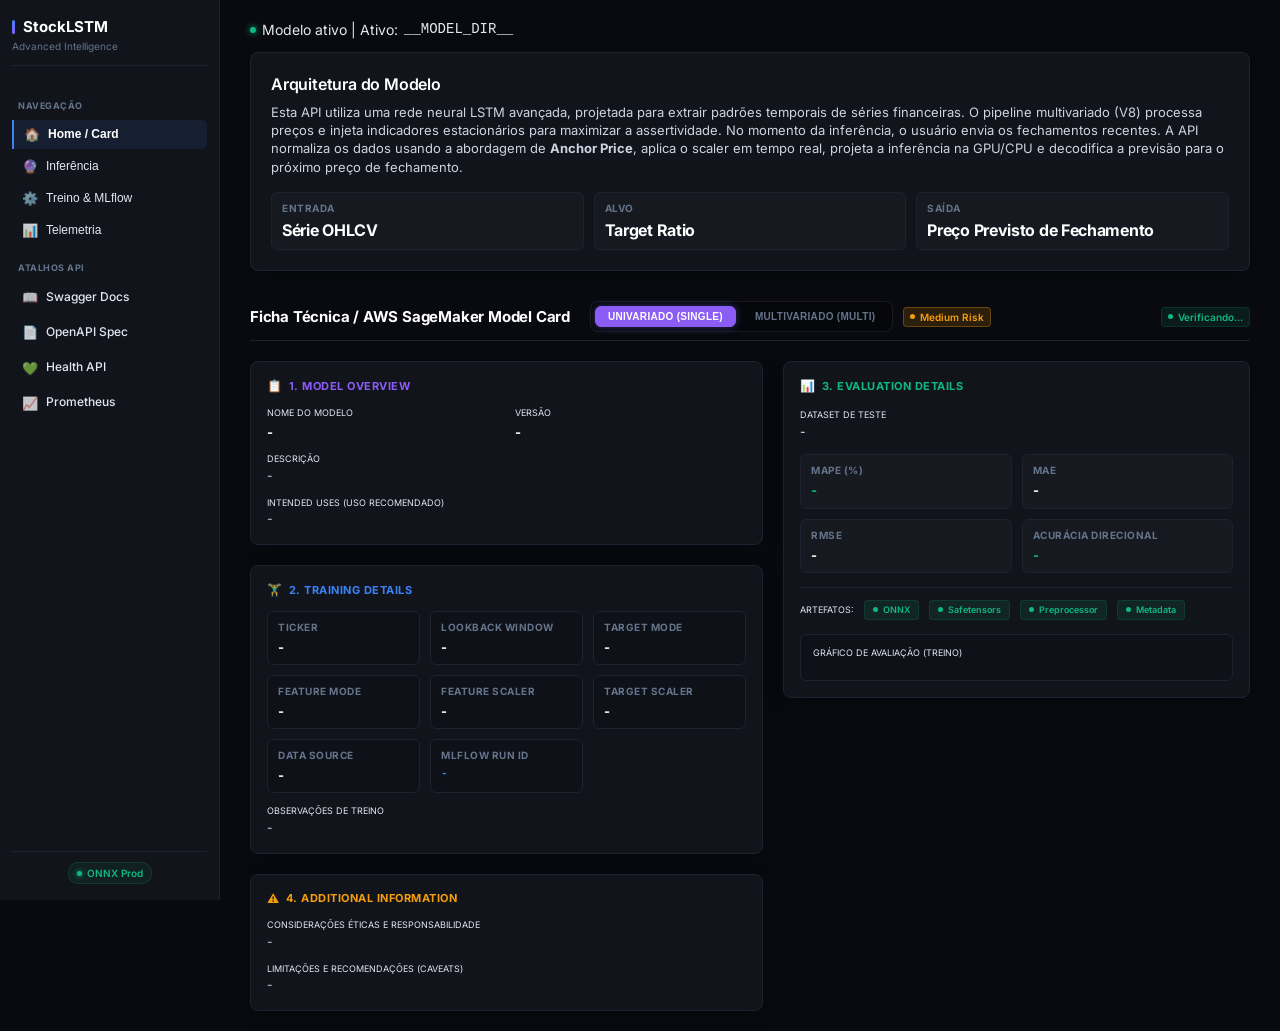
==== commit 47f458fe: "detalhes do dash" ====
--- a/src/dashboard.html
+++ b/src/dashboard.html
@@ -402,6 +402,33 @@
     .update-btn:hover {
       background: rgba(255, 255, 255, 0.04);
       border-color: var(--primary);
+    }
+
+    .mc-toggle-btn {
+      background: transparent;
+      color: var(--muted);
+      border: 1px solid transparent;
+      padding: 4px 12px;
+      border-radius: 6px;
+      font-size: 10px;
+      font-weight: 700;
+      cursor: pointer;
+      transition: all 0.2s ease;
+      text-transform: uppercase;
+      letter-spacing: 0.3px;
+    }
+
+    .mc-toggle-btn:hover {
+      color: #fff;
+      background: rgba(255, 255, 255, 0.08);
+      border-color: rgba(255, 255, 255, 0.15);
+    }
+
+    .mc-toggle-btn.active {
+      background: var(--accent) !important;
+      color: #fff !important;
+      border-color: var(--accent) !important;
+      box-shadow: 0 0 8px rgba(99, 102, 241, 0.4);
     }
 
     .tooltip-icon {
@@ -646,13 +673,9 @@
             <h2 style="margin: 0; font-size: 15px; font-weight: 700; color: #fff;">Ficha Técnica / AWS SageMaker Model
               Card</h2>
             <div class="toggle-group"
-              style="display: inline-flex; background: rgba(255,255,255,0.05); padding: 2px; border-radius: 6px; border: 1px solid rgba(255,255,255,0.1); margin-left: 10px; gap: 4px;">
-              <button id="btn-mc-single" onclick="changeModelCardView('single')"
-                style="background: var(--accent); color: #fff; border: none; padding: 3px 8px; border-radius: 4px; font-size: 10px; font-weight: 600; cursor: pointer; transition: 0.2s;">Univariado
-                (Single)</button>
-              <button id="btn-mc-multi" onclick="changeModelCardView('multi')"
-                style="background: transparent; color: #a0aec0; border: none; padding: 3px 8px; border-radius: 4px; font-size: 10px; font-weight: 600; cursor: pointer; transition: 0.2s;">Multivariado
-                (Multi)</button>
+              style="display: inline-flex; background: rgba(0,0,0,0.25); padding: 4px; border-radius: 8px; border: 1px solid rgba(255,255,255,0.08); margin-left: 10px; gap: 6px; box-shadow: inset 0 2px 4px rgba(0,0,0,0.3);">
+              <button id="btn-mc-single" class="mc-toggle-btn active" onclick="changeModelCardView('single')">Univariado (Single)</button>
+              <button id="btn-mc-multi" class="mc-toggle-btn" onclick="changeModelCardView('multi')">Multivariado (Multi)</button>
             </div>
             <span id="mc-risk-rating" class="status-badge"
               style="background: rgba(245, 158, 11, 0.15); color: #f59e0b; border: 1px solid rgba(245, 158, 11, 0.3); font-size: 10px; font-weight: 600; padding: 2px 6px; border-radius: 4px;">Medium
@@ -889,9 +912,9 @@
 
         <div class="cards" style="grid-template-columns: repeat(5, 1fr);">
           <div class="card"><span>Total Requisições</span><strong id="tel-reqs">-</strong></div>
-          <div class="card"><span>Taxa de Erro</span><strong id="tel-errs" style="color: var(--danger);">-</strong></div>
+          <div class="card"><span>Taxa de Erro</span><strong id="tel-errs">-</strong></div>
           <div class="card"><span>Uptime</span><strong id="tel-uptime">-</strong></div>
-          <div class="card"><span>Latência Inferência</span><strong id="tel-lat">-</strong></div>
+          <div class="card"><span>Latência da API</span><strong id="tel-lat">-</strong></div>
           <div class="card"><span>Último Treino</span><strong id="tel-train-time">-</strong></div>
         </div>
 
@@ -1394,7 +1417,10 @@
 
         document.getElementById('tel-reqs').textContent = data.api.total_requests;
         const errRate = data.api.total_requests > 0 ? (data.api.total_errors / data.api.total_requests * 100) : 0;
-        document.getElementById('tel-errs').textContent = errRate.toFixed(1) + '%';
+        const errEl = document.getElementById('tel-errs');
+        errEl.textContent = errRate.toFixed(1) + '%';
+        errEl.style.color = errRate > 0 ? 'var(--danger)' : 'var(--success)';
+
         document.getElementById('tel-uptime').textContent = data.uptime_seconds + 's';
         document.getElementById('tel-lat').textContent = data.inference.average_time_ms.toFixed(1) + ' ms';
 
@@ -1545,15 +1571,11 @@
       const btnMulti = document.getElementById('btn-mc-multi');
 
       if (type === 'single') {
-        btnSingle.style.background = 'var(--accent)';
-        btnSingle.style.color = '#fff';
-        btnMulti.style.background = 'transparent';
-        btnMulti.style.color = '#a0aec0';
+        btnSingle.classList.add('active');
+        btnMulti.classList.remove('active');
       } else {
-        btnMulti.style.background = 'var(--accent)';
-        btnMulti.style.color = '#fff';
-        btnSingle.style.background = 'transparent';
-        btnSingle.style.color = '#a0aec0';
+        btnMulti.classList.add('active');
+        btnSingle.classList.remove('active');
       }
 
       await loadModelCard();
@@ -1636,6 +1658,17 @@
         document.getElementById('mc-target-scaler').textContent = training.target_scaler_type || '-';
         document.getElementById('mc-data-source').textContent = training.data_source || '-';
         document.getElementById('mc-run-id').textContent = training.mlflow_run_id || '-';
+
+        const featureCols = training.feature_cols || [];
+        const featureContainer = document.getElementById('mc-features-container');
+        if (featureCols.length > 1) {
+            featureContainer.style.display = 'block';
+            document.getElementById('mc-feature-count').textContent = training.feature_count || featureCols.length;
+            document.getElementById('mc-feature-cols').textContent = featureCols.join(', ');
+        } else {
+            featureContainer.style.display = 'none';
+        }
+
         document.getElementById('mc-observations').textContent = training.training_observations || '-';
 
         document.getElementById('mc-eval-dataset').textContent = evaluation.evaluation_dataset || '-';
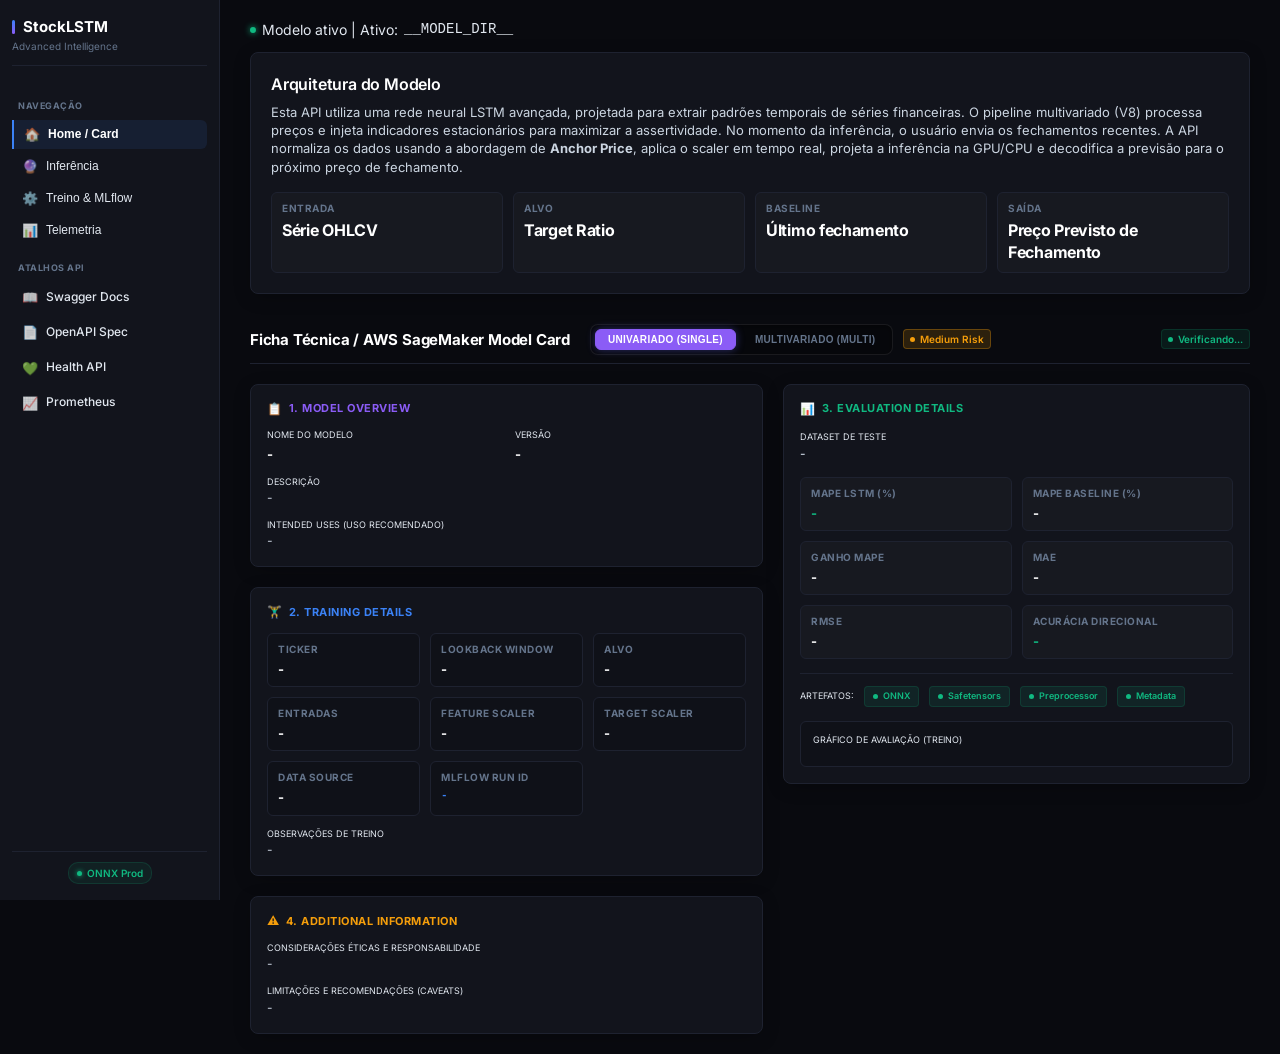
==== commit 739d0a6c: "alguns ajustes front e back do model card" ====
--- a/src/dashboard.html
+++ b/src/dashboard.html
@@ -658,12 +658,13 @@
             abordagem de <strong>Anchor Price</strong>, aplica o scaler em tempo real, projeta a inferência na GPU/CPU e
             decodifica a previsão para o próximo preço de fechamento.
           </p>
-          <div class="cards" style="display: grid; grid-template-columns: repeat(3, 1fr); gap: 10px;">
-            <div class="card" style="padding: 8px 10px;"><span>Entrada</span><strong>Série OHLCV</strong></div>
-            <div class="card" style="padding: 8px 10px;"><span>Alvo</span><strong>Target Ratio</strong></div>
-            <div class="card" style="padding: 8px 10px;"><span>Saída</span><strong>Preço Previsto de Fechamento</strong>
-            </div>
-          </div>
+          <div class="cards" style="display: grid; grid-template-columns: repeat(4, 1fr); gap: 10px;">
+            <div class="card" style="padding: 8px 10px;"><span>Entrada</span><strong>Série OHLCV</strong></div>
+            <div class="card" style="padding: 8px 10px;"><span>Alvo</span><strong>Target Ratio</strong></div>
+            <div class="card" style="padding: 8px 10px;"><span>Baseline</span><strong>Último fechamento</strong></div>
+            <div class="card" style="padding: 8px 10px;"><span>Saída</span><strong>Preço Previsto de Fechamento</strong>
+            </div>
+          </div>
         </div>
 
         <!-- Título de Seção do Model Card -->
@@ -740,11 +741,11 @@
                   <strong id="mc-window" style="font-size: 13px;">-</strong>
                 </div>
                 <div class="card" style="background: rgba(0,0,0,0.15); padding: 8px 10px;">
-                  <span>Target Mode</span>
+                  <span>Alvo</span>
                   <strong id="mc-target" style="font-size: 13px;">-</strong>
                 </div>
                 <div class="card" style="background: rgba(0,0,0,0.15); padding: 8px 10px;">
-                  <span>Feature Mode</span>
+                  <span>Entradas</span>
                   <strong id="mc-feature-mode" style="font-size: 13px;">-</strong>
                 </div>
                 <div class="card" style="background: rgba(0,0,0,0.15); padding: 8px 10px;">
@@ -812,10 +813,14 @@
               </div>
 
               <div style="display: grid; grid-template-columns: repeat(2, 1fr); gap: 10px;">
-                <div class="card" style="padding: 8px 10px;"><span>MAPE (%)</span><strong id="mc-mape"
-                    style="color: var(--success); font-size: 13px;">-</strong></div>
-                <div class="card" style="padding: 8px 10px;"><span>MAE</span><strong id="mc-mae"
-                    style="font-size: 13px;">-</strong></div>
+                <div class="card" style="padding: 8px 10px;"><span>MAPE LSTM (%)</span><strong id="mc-mape"
+                    style="color: var(--success); font-size: 13px;">-</strong></div>
+                <div class="card" style="padding: 8px 10px;"><span>MAPE Baseline (%)</span><strong
+                    id="mc-baseline-mape" style="font-size: 13px;">-</strong></div>
+                <div class="card" style="padding: 8px 10px;"><span>Ganho MAPE</span><strong id="mc-gain-mape"
+                    style="font-size: 13px;">-</strong></div>
+                <div class="card" style="padding: 8px 10px;"><span>MAE</span><strong id="mc-mae"
+                    style="font-size: 13px;">-</strong></div>
                 <div class="card" style="padding: 8px 10px;"><span>RMSE</span><strong id="mc-rmse"
                     style="font-size: 13px;">-</strong></div>
                 <div class="card" style="padding: 8px 10px;"><span>Acurácia Direcional</span><strong id="mc-dir"
@@ -1002,27 +1007,35 @@
                   data-tooltip="Símbolo da ação no Yahoo Finance. Padrão: PETR4.SA">?</span></label>
               <input id="train-symbol" type="text" value="PETR4.SA">
             </div>
+            
+            <div class="form-group" style="display: grid; grid-template-columns: 1fr 1fr; gap: 8px; margin-bottom: 0;">
+              <div>
+                <label>Start Date <span class="tooltip-icon" data-tooltip="Data de início do histórico.">?</span></label>
+                <input id="train-start" type="date" value="2018-01-01" style="width: 100%; box-sizing: border-box;">
+              </div>
+              <div>
+                <label>End Date <span class="tooltip-icon" data-tooltip="Data fim do histórico.">?</span></label>
+                <input id="train-end" type="date" value="" style="width: 100%; box-sizing: border-box;">
+              </div>
+            </div>
+
             <div class="form-group">
-              <label>Start Date <span class="tooltip-icon" data-tooltip="Data de início do histórico.">?</span></label>
-              <input id="train-start" type="date" value="2018-01-01">
-            </div>
-
+              <label>Alvo da previsão <span class="tooltip-icon"
+                  data-tooltip="O que o modelo aprende a prever. Ex.: próximo log-retorno ou próximo fechamento bruto.">?</span></label>
+              <select id="train-target">
+                <option value="log_returns">Prever próximo log-retorno (Recomendado)</option>
+                <option value="raw_close">Prever próximo fechamento bruto</option>
+              </select>
+            </div>
             <div class="form-group">
-              <label>Target Mode <span class="tooltip-icon" data-tooltip="Formato da variável alvo.">?</span></label>
-              <select id="train-target">
-                <option value="log_returns">log_returns (Recomendado)</option>
-                <option value="raw_close">raw_close</option>
-              </select>
-            </div>
-            <div class="form-group">
-              <label>Feature Mode <span class="tooltip-icon"
-                  data-tooltip="Variáveis preditivas da rede. Modos multivariados (diferentes de 'single') são experimentais e não serão promovidos automaticamente para produção.">?</span></label>
-              <select id="train-feature" onchange="onFeatureModeChange()">
-                <option value="single">single (Univariado - Produção)</option>
-                <option value="ohlcv">ohlcv (Multivariado - Experimental)</option>
-                <option value="ohlcv_returns">ohlcv_returns (Multivariado - Experimental)</option>
-                <option value="technical_features">technical_features (Multivariado - Experimental)</option>
-                <option value="custom">custom (Seleção Customizada - Experimental)</option>
+              <label>Entradas do modelo <span class="tooltip-icon"
+                  data-tooltip="Quais variáveis entram no X histórico da LSTM. single e technical_features são elegíveis para promoção automática; demais modos multivariados exigem validação manual.">?</span></label>
+              <select id="train-feature" onchange="onFeatureModeChange()">
+                <option value="single">Close/retorno histórico (Univariado - Produção)</option>
+                <option value="ohlcv">OHLCV bruto: Open, High, Low, Close, Volume (Experimental)</option>
+                <option value="ohlcv_returns">OHLCV + log-retorno histórico (Experimental)</option>
+                <option value="technical_features">Indicadores técnicos calculados (Produção)</option>
+                <option value="custom">Features escolhidas manualmente (Experimental)</option>
               </select>
             </div>
 
@@ -1074,27 +1087,37 @@
               </select>
             </div>
 
-            <div class="form-group">
-              <label>Hidden Size <span class="tooltip-icon"
-                  data-tooltip="Capacidade de memória da rede. Valores comuns: 32, 64, 128.">?</span></label>
-              <input id="train-hidden" type="number" value="64">
-            </div>
+            <div class="form-group">
+              <label>Hidden Size <span class="tooltip-icon"
+                  data-tooltip="Capacidade de memória da rede. Use potências de 2 por organização de treino; 32 ou 64 são bons padrões, 128 aumenta capacidade e risco de overfitting.">?</span></label>
+              <select id="train-hidden">
+                <option value="16">16</option>
+                <option value="32">32</option>
+                <option value="64" selected>64</option>
+                <option value="128">128</option>
+              </select>
+            </div>
             <div class="form-group">
               <label>Num Layers <span class="tooltip-icon"
                   data-tooltip="Número de camadas LSTM. 1 ou 2 é suficiente na maioria dos casos financeiros.">?</span></label>
               <input id="train-layers" type="number" value="1">
             </div>
 
-            <div class="form-group">
-              <label>Window Size <span class="tooltip-icon"
-                  data-tooltip="Lookback. Quantos dias no passado a rede lê para prever o próximo. Janelas longas captam tendências maiores mas podem incluir ruídos desnecessários.">?</span></label>
-              <input id="train-window" type="number" value="60">
-            </div>
-            <div class="form-group">
-              <label>Batch Size <span class="tooltip-icon"
-                  data-tooltip="Quantos lotes a rede lê antes de atualizar os pesos. Batches menores = pulos frequentes mas erráticos. Batches maiores = média de erros mais suave e rápida.">?</span></label>
-              <input id="train-batch" type="number" value="32">
-            </div>
+            <div class="form-group">
+              <label>Window Size <span class="tooltip-icon"
+                  data-tooltip="Lookback em pregões. Não precisa ser potência de 2: 5≈1 semana, 20≈1 mês, 60≈3 meses.">?</span></label>
+              <input id="train-window" type="number" value="60">
+            </div>
+            <div class="form-group">
+              <label>Batch Size <span class="tooltip-icon"
+                  data-tooltip="Quantidade de amostras por atualização de pesos. Use potências de 2 por costume de GPU/memória; 32 é um bom padrão.">?</span></label>
+              <select id="train-batch">
+                <option value="16">16</option>
+                <option value="32" selected>32</option>
+                <option value="64">64</option>
+                <option value="128">128</option>
+              </select>
+            </div>
 
             <div class="form-group">
               <label>Max Epochs <span class="tooltip-icon"
@@ -1168,16 +1191,18 @@
                 <tr>
                   <th>Run ID</th>
                   <th>Status</th>
-                  <th>Target Mode</th>
-                  <th>MAPE Teste</th>
-                  <th>RMSE Teste</th>
-                  <th>MAE Teste</th>
-                  <th>Acurácia Dir.</th>
+                  <th>Alvo</th>
+                  <th>MAPE LSTM</th>
+                  <th>MAPE Baseline</th>
+                  <th>Ganho MAPE</th>
+                  <th>RMSE Teste</th>
+                  <th>MAE Teste</th>
+                  <th>Acurácia Dir.</th>
                 </tr>
               </thead>
               <tbody id="runs-table-body">
                 <tr>
-                  <td colspan="6" class="muted" style="text-align: center; padding: 32px;">Buscando métricas no
+                  <td colspan="9" class="muted" style="text-align: center; padding: 32px;">Buscando métricas no
                     MLflow...</td>
                 </tr>
               </tbody>
@@ -1673,15 +1698,33 @@
 
         document.getElementById('mc-eval-dataset').textContent = evaluation.evaluation_dataset || '-';
 
-        const evalMetrics = evaluation.metrics || {};
-        if (evalMetrics && evalMetrics.lstm_test) {
-          document.getElementById('mc-mape').textContent = evalMetrics.lstm_test.mape_pct.toFixed(2) + '%';
-          document.getElementById('mc-mae').textContent = evalMetrics.lstm_test.mae.toFixed(2);
-          document.getElementById('mc-rmse').textContent = evalMetrics.lstm_test.rmse.toFixed(2);
-          document.getElementById('mc-dir').textContent = (evalMetrics.directional_accuracy_test_lstm_pct || 0).toFixed(1) + '%';
-        } else {
-          ['mc-mape', 'mc-mae', 'mc-rmse', 'mc-dir'].forEach(id => document.getElementById(id).textContent = '-');
-        }
+        const evalMetrics = evaluation.metrics || {};
+        const lstmTest = evalMetrics.lstm_test || {};
+        const baselineTest = evalMetrics.baseline_test || {};
+        const relativeGain = evalMetrics.relative_gain_vs_baseline_pct || {};
+        const metricNumber = (value) => {
+          const numeric = Number(value);
+          return Number.isFinite(numeric) ? numeric : null;
+        };
+        const formatNumber = (value, digits = 2, suffix = '') => {
+          const numeric = metricNumber(value);
+          return numeric === null ? '-' : numeric.toFixed(digits) + suffix;
+        };
+        const formatGain = (value) => {
+          const numeric = metricNumber(value);
+          if (numeric === null) return '-';
+          return (numeric > 0 ? '+' : '') + numeric.toFixed(1) + '%';
+        };
+        const gainMapeValue = metricNumber(relativeGain.mape_pct);
+
+        document.getElementById('mc-mape').textContent = formatNumber(lstmTest.mape_pct, 2, '%');
+        document.getElementById('mc-baseline-mape').textContent = formatNumber(baselineTest.mape_pct, 2, '%');
+        const gainMapeEl = document.getElementById('mc-gain-mape');
+        gainMapeEl.textContent = formatGain(gainMapeValue);
+        gainMapeEl.style.color = gainMapeValue > 0 ? 'var(--success)' : (gainMapeValue < 0 ? 'var(--danger)' : 'inherit');
+        document.getElementById('mc-mae').textContent = formatNumber(lstmTest.mae, 2);
+        document.getElementById('mc-rmse').textContent = formatNumber(lstmTest.rmse, 2);
+        document.getElementById('mc-dir').textContent = formatNumber(evalMetrics.directional_accuracy_test_lstm_pct, 1, '%');
 
         document.getElementById('mc-ethical').textContent = additional.ethical_considerations || '-';
         document.getElementById('mc-caveats').textContent = additional.caveats_and_recommendations || '-';
@@ -1995,6 +2038,7 @@
       const map = {
         symbol: 'train-symbol',
         start_date: 'train-start',
+        end_date: 'train-end',
         target_mode: 'train-target',
         feature_mode: 'train-feature',
         device: 'train-device',
@@ -2030,13 +2074,14 @@
         let selected = [];
         if (p.selected_features) {
           try {
-            if (p.selected_features.startsWith('[')) {
-              selected = JSON.parse(p.selected_features);
+            if (p.selected_features.trim().startsWith('[')) {
+              selected = JSON.parse(p.selected_features.replace(/'/g, '"'));
             } else {
               selected = p.selected_features.split(',').map(x => x.trim()).filter(Boolean);
             }
           } catch (e) {
-            selected = p.selected_features.split(',').map(x => x.trim()).filter(Boolean);
+            // Fallback para representações em string de listas Python que podem falhar no JSON.parse
+            selected = p.selected_features.replace(/^\[|\]$/g, '').split(',').map(x => x.trim().replace(/^['"]|['"]$/g, '')).filter(Boolean);
           }
         }
 
@@ -2068,14 +2113,14 @@
 
     async function loadRuns() {
       const tbody = document.getElementById('runs-table-body');
-      tbody.innerHTML = '<tr><td colspan="6" class="muted" style="text-align: center; padding: 32px;">Buscando métricas no MLflow...</td></tr>';
+      tbody.innerHTML = '<tr><td colspan="9" class="muted" style="text-align: center; padding: 32px;">Buscando métricas no MLflow...</td></tr>';
       try {
         const response = await fetch('/runs');
         const data = await response.json();
         window.allRunsData = data.runs;
         tbody.innerHTML = '';
         if (!data.runs || data.runs.length === 0) {
-          tbody.innerHTML = '<tr><td colspan="6" class="muted" style="text-align: center; padding: 32px;">Nenhum treinamento encontrado neste experimento.</td></tr>';
+          tbody.innerHTML = '<tr><td colspan="9" class="muted" style="text-align: center; padding: 32px;">Nenhum treinamento encontrado neste experimento.</td></tr>';
           return;
         }
         for (const r of data.runs) {
@@ -2083,8 +2128,13 @@
           const p = r.params || {};
           const m = r.metrics || {};
 
-          const mape = m.test_lstm_mape_pct ? m.test_lstm_mape_pct.toFixed(2) + '%' : '-';
-          const rmse = m.test_lstm_rmse ? m.test_lstm_rmse.toFixed(4) : '-';
+          const mapeValue = Number(m.test_lstm_mape_pct);
+          const baselineMapeValue = Number(m.test_baseline_mape_pct);
+          const gainMapeValue = Number(m.gain_mape_pct);
+          const mape = Number.isFinite(mapeValue) ? mapeValue.toFixed(2) + '%' : '-';
+          const baselineMape = Number.isFinite(baselineMapeValue) ? baselineMapeValue.toFixed(2) + '%' : '-';
+          const gainMape = Number.isFinite(gainMapeValue) ? (gainMapeValue > 0 ? '+' : '') + gainMapeValue.toFixed(1) + '%' : '-';
+          const rmse = m.test_lstm_rmse ? m.test_lstm_rmse.toFixed(4) : '-';
           const mae = m.test_lstm_mae ? m.test_lstm_mae.toFixed(4) : '-';
           const dirAcc = m.directional_accuracy_pct ? m.directional_accuracy_pct.toFixed(1) + '%' : '-';
           const tMode = p.target_mode || '-';
@@ -2106,8 +2156,10 @@
             <td>${runIdHtml}</td>
             <td>${statusHtml}</td>
             <td>${tMode}</td>
-            <td style="font-weight: 500; color: ${m.test_lstm_mape_pct < 2.0 ? 'var(--success)' : 'inherit'}">${mape}</td>
-            <td>${rmse}</td>
+            <td style="font-weight: 500; color: ${mapeValue < 2.0 ? 'var(--success)' : 'inherit'}">${mape}</td>
+            <td style="color: var(--muted);">${baselineMape}</td>
+            <td style="font-weight: 600; color: ${gainMapeValue > 0 ? 'var(--success)' : (gainMapeValue < 0 ? 'var(--danger)' : 'inherit')}">${gainMape}</td>
+            <td>${rmse}</td>
             <td>${mae}</td>
             <td style="color: ${m.directional_accuracy_pct > 50 ? 'var(--success)' : 'inherit'}">${dirAcc}</td>
           `;
@@ -2136,7 +2188,7 @@
           }
 
           detailsTr.innerHTML = `
-            <td colspan="6" style="padding: 16px; background: rgba(0,0,0,0.3); border-bottom: 1px solid rgba(255,255,255,0.05); max-width: 100%;">
+            <td colspan="9" style="padding: 16px; background: rgba(0,0,0,0.3); border-bottom: 1px solid rgba(255,255,255,0.05); max-width: 100%;">
               <div style="display: flex; justify-content: space-between; align-items: center; margin-bottom: 8px; flex-wrap: wrap; gap: 8px;">
                 <div style="font-size: 13px; font-weight: 600; color: var(--accent-hover);">Hiperparâmetros do Run:</div>
                 <div>
@@ -2151,7 +2203,7 @@
           tbody.appendChild(detailsTr);
         }
       } catch (e) {
-        tbody.innerHTML = `<tr><td colspan="6" class="error" style="margin: 0; border: none; text-align: center; padding: 32px;">Erro ao carregar MLflow: ${e.message}</td></tr>`;
+        tbody.innerHTML = `<tr><td colspan="9" class="error" style="margin: 0; border: none; text-align: center; padding: 32px;">Erro ao carregar MLflow: ${e.message}</td></tr>`;
       }
     }
 
@@ -2208,6 +2260,7 @@
       const payload = {
         symbol: document.getElementById('train-symbol').value,
         start_date: document.getElementById('train-start').value,
+        end_date: document.getElementById('train-end').value || null,
         target_mode: document.getElementById('train-target').value,
         feature_mode: featureMode,
         selected_features: selectedFeatures,
@@ -2241,12 +2294,18 @@
         });
         const data = await response.json();
 
-        if (!response.ok) {
-          errEl.textContent = data.detail || JSON.stringify(data, null, 2);
-          errEl.classList.remove('hidden');
-        } else {
-          succEl.textContent = data.message + '\n\nMétricas de Validação e Teste:\n' + JSON.stringify(data.metrics.lstm_test, null, 2);
-          succEl.classList.remove('hidden');
+        if (!response.ok) {
+          errEl.textContent = data.detail || JSON.stringify(data, null, 2);
+          errEl.classList.remove('hidden');
+        } else {
+          const metrics = data.metrics || {};
+          const testSummary = {
+            lstm_test: metrics.lstm_test || {},
+            baseline_test: metrics.baseline_test || {},
+            relative_gain_vs_baseline_pct: metrics.relative_gain_vs_baseline_pct || {}
+          };
+          succEl.textContent = data.message + '\n\nMétricas de Validação e Teste:\n' + JSON.stringify(testSummary, null, 2);
+          succEl.classList.remove('hidden');
           loadRuns();
           loadModelCard();
         }
@@ -2310,7 +2369,7 @@
         </div>`;
       }
 
-      let metricsHtml = metricDiff('MAPE Teste (%)', 'test_lstm_mape_pct', true);
+      let metricsHtml = metricDiff('MAPE LSTM (%)', 'test_lstm_mape_pct', true);
       metricsHtml += metricDiff('RMSE Teste', 'test_lstm_rmse', true);
       metricsHtml += metricDiff('MAE Teste', 'test_lstm_mae', true);
       metricsHtml += metricDiff('Acurácia Dir. (%)', 'directional_accuracy_pct', false);
@@ -2536,4 +2595,4 @@
   </div>
 </body>
 
-</html>+</html>
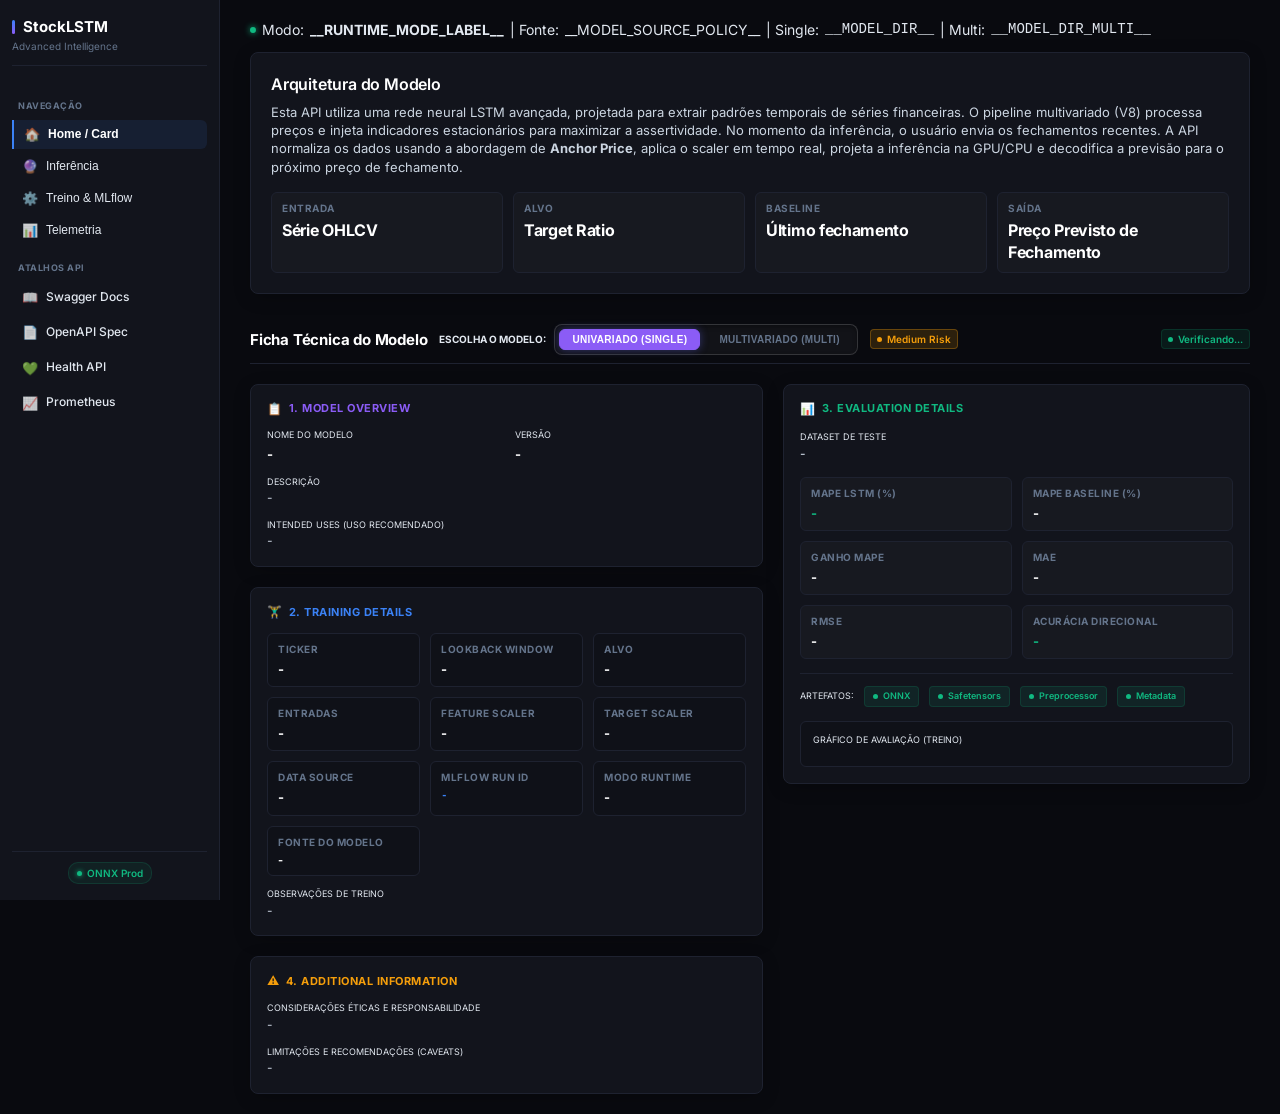
==== commit 4a5d9f27: "model card ajustado e docker melhorado escolha do melhor modelo" ====
--- a/src/dashboard.html
+++ b/src/dashboard.html
@@ -643,7 +643,8 @@
       <div class="muted" style="margin-bottom: 12px; display: flex; align-items: center; gap: 6px;">
         <span
           style="display: inline-block; width: 6px; height: 6px; border-radius: 50%; background: var(--success); box-shadow: 0 0 6px var(--success);"></span>
-        Modelo ativo | Ativo: <code>__MODEL_DIR__</code>
+        Modo: <strong>__RUNTIME_MODE_LABEL__</strong> | Fonte: <span>__MODEL_SOURCE_POLICY__</span> |
+        Single: <code>__MODEL_DIR__</code> | Multi: <code>__MODEL_DIR_MULTI__</code>
       </div>
 
       <section id="home" style="display: flex; flex-direction: column; gap: 20px;">
@@ -667,17 +668,19 @@
           </div>
         </div>
 
-        <!-- Título de Seção do Model Card -->
-        <div
-          style="display: flex; justify-content: space-between; align-items: center; border-bottom: 1px solid var(--panel-border); padding-bottom: 8px; margin-top: 10px;">
-          <div style="display: flex; align-items: center; gap: 10px;">
-            <h2 style="margin: 0; font-size: 15px; font-weight: 700; color: #fff;">Ficha Técnica / AWS SageMaker Model
-              Card</h2>
-            <div class="toggle-group"
-              style="display: inline-flex; background: rgba(0,0,0,0.25); padding: 4px; border-radius: 8px; border: 1px solid rgba(255,255,255,0.08); margin-left: 10px; gap: 6px; box-shadow: inset 0 2px 4px rgba(0,0,0,0.3);">
-              <button id="btn-mc-single" class="mc-toggle-btn active" onclick="changeModelCardView('single')">Univariado (Single)</button>
-              <button id="btn-mc-multi" class="mc-toggle-btn" onclick="changeModelCardView('multi')">Multivariado (Multi)</button>
-            </div>
+	        <!-- Título de Seção do Model Card -->
+	        <div
+	          style="display: flex; justify-content: space-between; align-items: center; border-bottom: 1px solid var(--panel-border); padding-bottom: 8px; margin-top: 10px; gap: 16px; flex-wrap: wrap;">
+	          <div style="display: flex; align-items: center; gap: 12px; flex-wrap: wrap;">
+	            <h2 style="margin: 0; font-size: 15px; font-weight: 700; color: #fff;">Ficha Técnica do Modelo</h2>
+	            <div style="display: flex; align-items: center; gap: 8px; flex-wrap: wrap;">
+	              <span class="muted" style="font-size: 10px; text-transform: uppercase; font-weight: 700;">Escolha o modelo:</span>
+	              <div class="toggle-group"
+	                style="display: inline-flex; background: rgba(255,255,255,0.04); padding: 4px; border-radius: 8px; border: 1px solid rgba(255,255,255,0.14); gap: 6px; box-shadow: inset 0 2px 4px rgba(0,0,0,0.3);">
+	                <button id="btn-mc-single" class="mc-toggle-btn active" onclick="changeModelCardView('single')">Univariado (Single)</button>
+	                <button id="btn-mc-multi" class="mc-toggle-btn" onclick="changeModelCardView('multi')">Multivariado (Multi)</button>
+	              </div>
+	            </div>
             <span id="mc-risk-rating" class="status-badge"
               style="background: rgba(245, 158, 11, 0.15); color: #f59e0b; border: 1px solid rgba(245, 158, 11, 0.3); font-size: 10px; font-weight: 600; padding: 2px 6px; border-radius: 4px;">Medium
               Risk</span>
@@ -760,13 +763,28 @@
                   <span>Data Source</span>
                   <strong id="mc-data-source" style="font-size: 13px;">-</strong>
                 </div>
-                <div class="card" style="background: rgba(0,0,0,0.15); padding: 8px 10px;">
-                  <span>MLflow Run ID</span>
-                  <strong id="mc-run-id"
-                    style="font-size: 11px; font-family: var(--font-mono); color: var(--primary); word-break: break-all;">-</strong>
-                </div>
-              </div>
-              <div>
+                <div class="card" style="background: rgba(0,0,0,0.15); padding: 8px 10px;">
+                  <span>MLflow Run ID</span>
+                  <strong id="mc-run-id"
+                    style="font-size: 11px; font-family: var(--font-mono); color: var(--primary); word-break: break-all;">-</strong>
+                </div>
+                <div class="card" style="background: rgba(0,0,0,0.15); padding: 8px 10px;">
+                  <span>Modo Runtime</span>
+                  <strong id="mc-runtime-mode" style="font-size: 13px;">-</strong>
+                </div>
+                <div class="card" style="background: rgba(0,0,0,0.15); padding: 8px 10px;">
+                  <span>Fonte do Modelo</span>
+                  <strong id="mc-model-source" style="font-size: 11px; line-height: 1.3;">-</strong>
+                </div>
+              </div>
+              <div id="mc-features-container" style="display: none;">
+                <span class="muted"
+                  style="font-size: 9px; text-transform: uppercase; display: block; margin-bottom: 2px;">Features usadas
+                  (<strong id="mc-feature-count" style="font-size: 9px;">-</strong>)</span>
+                <p id="mc-feature-cols"
+                  style="font-size: 11px; line-height: 1.4; margin: 0; color: #cbd5e1; word-break: break-word;">-</p>
+              </div>
+              <div>
                 <span class="muted"
                   style="font-size: 9px; text-transform: uppercase; display: block; margin-bottom: 2px;">Observações de
                   Treino</span>
@@ -1611,10 +1629,11 @@
         const res = await fetch(`/model-card?type=${currentModelCardType}`);
         const data = await res.json();
 
-        const overview = data.model_overview || {};
-        const training = data.training_details || {};
-        const evaluation = data.evaluation_details || {};
-        const additional = data.additional_information || {};
+        const overview = data.model_overview || {};
+        const training = data.training_details || {};
+        const evaluation = data.evaluation_details || {};
+        const deployment = data.deployment_details || {};
+        const additional = data.additional_information || {};
 
         const art = evaluation.artifacts_available || {};
         const isLoaded = art.model_onnx && art.preprocessor_joblib;
@@ -1681,18 +1700,22 @@
         document.getElementById('mc-feature-mode').textContent = training.feature_mode || '-';
         document.getElementById('mc-feature-scaler').textContent = training.feature_scaler_type || '-';
         document.getElementById('mc-target-scaler').textContent = training.target_scaler_type || '-';
-        document.getElementById('mc-data-source').textContent = training.data_source || '-';
-        document.getElementById('mc-run-id').textContent = training.mlflow_run_id || '-';
-
-        const featureCols = training.feature_cols || [];
-        const featureContainer = document.getElementById('mc-features-container');
-        if (featureCols.length > 1) {
-            featureContainer.style.display = 'block';
-            document.getElementById('mc-feature-count').textContent = training.feature_count || featureCols.length;
-            document.getElementById('mc-feature-cols').textContent = featureCols.join(', ');
-        } else {
-            featureContainer.style.display = 'none';
-        }
+        document.getElementById('mc-data-source').textContent = training.data_source || '-';
+        document.getElementById('mc-run-id').textContent = training.mlflow_run_id || '-';
+        document.getElementById('mc-runtime-mode').textContent = deployment.runtime_mode_label || '-';
+        document.getElementById('mc-model-source').textContent = deployment.model_source_policy || '-';
+
+        const featureCols = training.feature_cols || [];
+        const featureContainer = document.getElementById('mc-features-container');
+        if (featureContainer && featureCols.length > 1) {
+          featureContainer.style.display = 'block';
+          const featureCountEl = document.getElementById('mc-feature-count');
+          const featureColsEl = document.getElementById('mc-feature-cols');
+          if (featureCountEl) featureCountEl.textContent = training.feature_count || featureCols.length;
+          if (featureColsEl) featureColsEl.textContent = featureCols.join(', ');
+        } else if (featureContainer) {
+          featureContainer.style.display = 'none';
+        }
 
         document.getElementById('mc-observations').textContent = training.training_observations || '-';
 
@@ -1717,14 +1740,22 @@
         };
         const gainMapeValue = metricNumber(relativeGain.mape_pct);
 
-        document.getElementById('mc-mape').textContent = formatNumber(lstmTest.mape_pct, 2, '%');
-        document.getElementById('mc-baseline-mape').textContent = formatNumber(baselineTest.mape_pct, 2, '%');
+        const setText = (id, value) => {
+          const el = document.getElementById(id);
+          if (el) el.textContent = value;
+          return el;
+        };
+
+        setText('mc-mape', formatNumber(lstmTest.mape_pct, 2, '%'));
+        setText('mc-baseline-mape', formatNumber(baselineTest.mape_pct, 2, '%'));
         const gainMapeEl = document.getElementById('mc-gain-mape');
-        gainMapeEl.textContent = formatGain(gainMapeValue);
-        gainMapeEl.style.color = gainMapeValue > 0 ? 'var(--success)' : (gainMapeValue < 0 ? 'var(--danger)' : 'inherit');
-        document.getElementById('mc-mae').textContent = formatNumber(lstmTest.mae, 2);
-        document.getElementById('mc-rmse').textContent = formatNumber(lstmTest.rmse, 2);
-        document.getElementById('mc-dir').textContent = formatNumber(evalMetrics.directional_accuracy_test_lstm_pct, 1, '%');
+        if (gainMapeEl) {
+          gainMapeEl.textContent = formatGain(gainMapeValue);
+          gainMapeEl.style.color = gainMapeValue > 0 ? 'var(--success)' : (gainMapeValue < 0 ? 'var(--danger)' : 'inherit');
+        }
+        setText('mc-mae', formatNumber(lstmTest.mae, 2));
+        setText('mc-rmse', formatNumber(lstmTest.rmse, 2));
+        setText('mc-dir', formatNumber(evalMetrics.directional_accuracy_test_lstm_pct, 1, '%'));
 
         document.getElementById('mc-ethical').textContent = additional.ethical_considerations || '-';
         document.getElementById('mc-caveats').textContent = additional.caveats_and_recommendations || '-';
@@ -2130,7 +2161,7 @@
 
           const mapeValue = Number(m.test_lstm_mape_pct);
           const baselineMapeValue = Number(m.test_baseline_mape_pct);
-          const gainMapeValue = Number(m.gain_mape_pct);
+          const gainMapeValue = Number(m.baseline_gain_pct ?? m.gain_mape_pct);
           const mape = Number.isFinite(mapeValue) ? mapeValue.toFixed(2) + '%' : '-';
           const baselineMape = Number.isFinite(baselineMapeValue) ? baselineMapeValue.toFixed(2) + '%' : '-';
           const gainMape = Number.isFinite(gainMapeValue) ? (gainMapeValue > 0 ? '+' : '') + gainMapeValue.toFixed(1) + '%' : '-';
